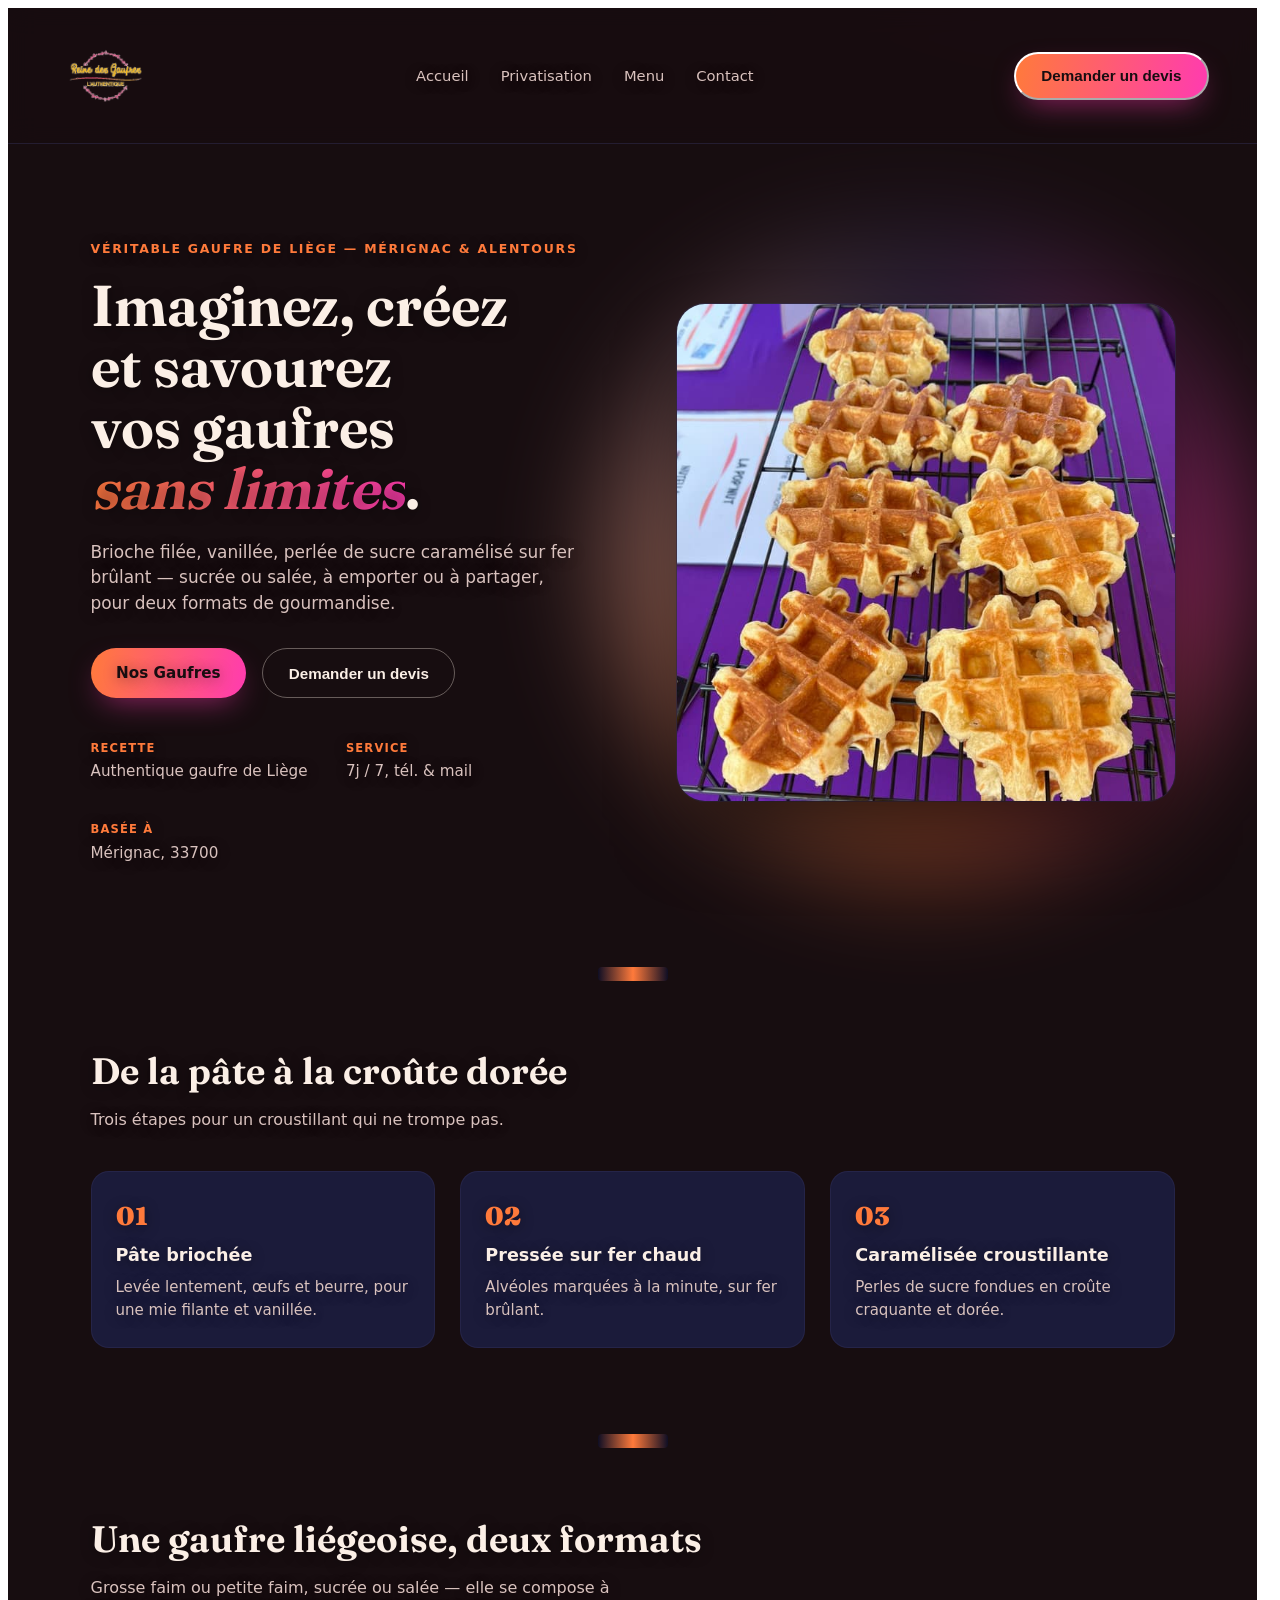
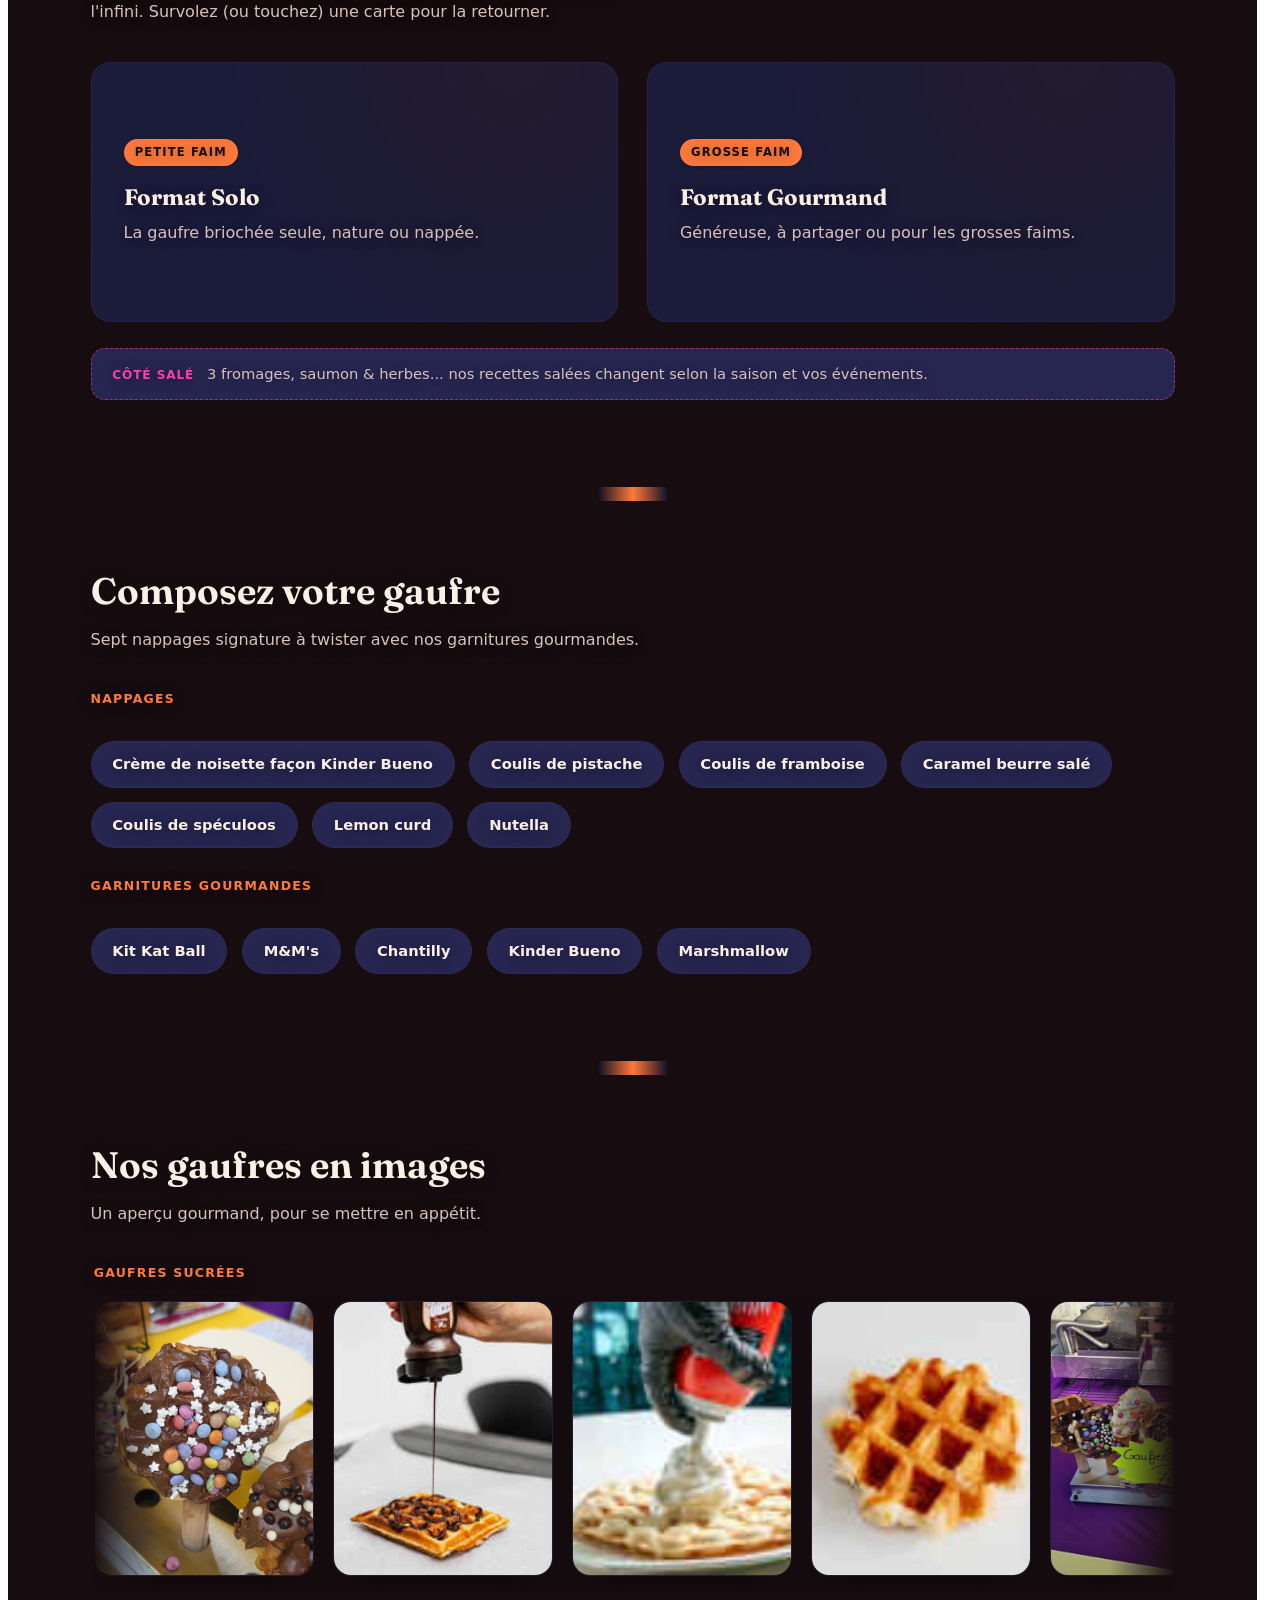
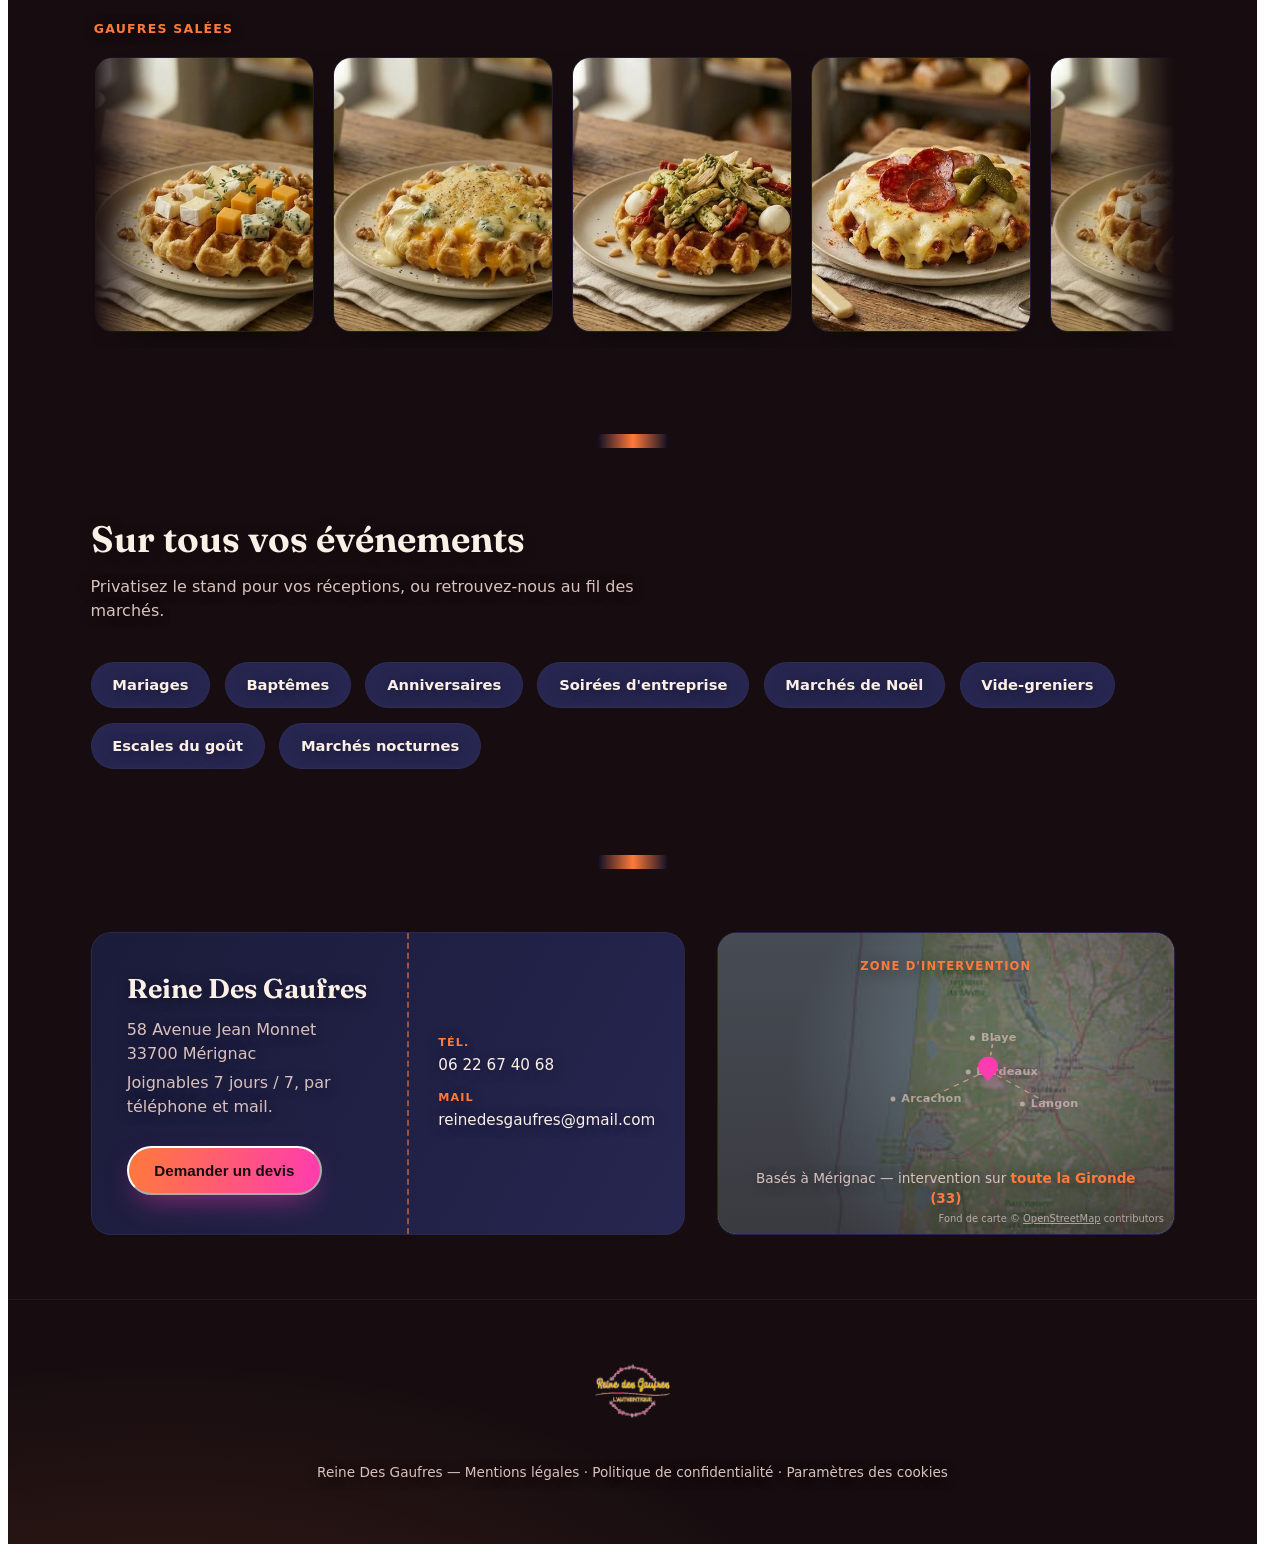
==== site/index.html @ 318c25ff "Swap 2 sweet-waffle gallery photos for authentic stand photos Co-Authored-By: Claude Sonnet 5 <norep" ====
<!DOCTYPE html>
<html lang="fr">
<head>
  <meta charset="UTF-8">
  <meta name="viewport" content="width=device-width, initial-scale=1.0">
  <title>Reine Des Gaufres — Gaufres de Liège à Mérignac et en Gironde</title>
  <meta name="description" content="Reine Des Gaufres, l'authentique gaufre de Liège à Mérignac. Stand privatisable pour vos mariages, anniversaires, soirées d'entreprise et marchés en Gironde.">
  <link rel="icon" href="assets/img/logo-web-transparent.png" type="image/png">
  <link rel="stylesheet" href="assets/css/style.css">
</head>
<body>
  <div class="stage" id="stage">
    <header class="nav">
      <a class="logo-mark nav-logo" href="#hero" role="img" aria-label="Reine Des Gaufres, l'authentique — Accueil"></a>
      <nav class="navlinks" aria-label="Navigation principale">
        <a href="#hero">Accueil</a>
        <a href="#evenements">Privatisation</a>
        <a href="#formats">Menu</a>
        <a href="#contact">Contact</a>
      </nav>
      <div class="nav-actions">
        <button class="btn btn-primary btn-small" type="button" data-open-quote>Demander un devis</button>
      </div>
    </header>

    <main>
      <section class="hero" id="hero">
        <div class="hero-copy">
          <p class="eyebrow">Véritable gaufre de Liège — Mérignac &amp; alentours</p>
          <h1 class="display">Imaginez, créez et savourez vos gaufres <em>sans limites</em>.</h1>
          <p class="lede">Brioche filée, vanillée, perlée de sucre caramélisé sur fer brûlant — sucrée ou salée, à emporter ou à partager, pour deux formats de gourmandise.</p>
          <div class="hero-cta">
            <a class="btn btn-primary" href="#formats">Nos Gaufres</a>
            <button class="btn btn-ghost" type="button" data-open-quote>Demander un devis</button>
          </div>
          <dl class="hero-stats">
            <div><dt>Recette</dt><dd>Authentique gaufre de Liège</dd></div>
            <div><dt>Service</dt><dd>7j / 7, tél. &amp; mail</dd></div>
            <div><dt>Basée à</dt><dd>Mérignac, 33700</dd></div>
          </dl>
        </div>

        <div class="hero-photo-wrap">
          <div class="hero-glow" aria-hidden="true"></div>
          <div class="hero-photo-frame">
            <img class="hero-photo" src="assets/img/hero.jpg" alt="Véritables gaufres de Liège Reine Des Gaufres, dorées et caramélisées" />
          </div>
        </div>
      </section>

      <div class="press" aria-hidden="true"><span></span></div>

      <section class="process" id="process">
        <h2 class="display section-title">De la pâte à la croûte dorée</h2>
        <p class="section-lede">Trois étapes pour un croustillant qui ne trompe pas.</p>
        <ol class="steps">
          <li><span class="step-no">01</span><h3>Pâte briochée</h3><p>Levée lentement, œufs et beurre, pour une mie filante et vanillée.</p></li>
          <li><span class="step-no">02</span><h3>Pressée sur fer chaud</h3><p>Alvéoles marquées à la minute, sur fer brûlant.</p></li>
          <li><span class="step-no">03</span><h3>Caramélisée croustillante</h3><p>Perles de sucre fondues en croûte craquante et dorée.</p></li>
        </ol>
      </section>

      <div class="press" aria-hidden="true"><span></span></div>

      <section class="formats" id="formats">
        <h2 class="display section-title">Une gaufre liégeoise, deux formats</h2>
        <p class="section-lede">Grosse faim ou petite faim, sucrée ou salée — elle se compose à l'infini. Survolez (ou touchez) une carte pour la retourner.</p>
        <div class="cards">
          <article class="flip" tabindex="0">
            <div class="flip-inner">
              <div class="flip-face flip-front">
                <span class="tag">Petite faim</span>
                <h3>Format Solo</h3>
                <p>La gaufre briochée seule, nature ou nappée.</p>
              </div>
              <div class="flip-face flip-back">
                <h3>Composez-la</h3>
                <p>Un nappage au choix parmi nos sept recettes signature, et vos garnitures gourmandes préférées.</p>
              </div>
            </div>
          </article>
          <article class="flip" tabindex="0">
            <div class="flip-inner">
              <div class="flip-face flip-front">
                <span class="tag">Grosse faim</span>
                <h3>Format Gourmand</h3>
                <p>Généreuse, à partager ou pour les grosses faims.</p>
              </div>
              <div class="flip-face flip-back">
                <h3>Composez-la</h3>
                <p>Double nappage, garnitures multiples, formule événement — sur-mesure pour vos réceptions.</p>
              </div>
            </div>
          </article>
        </div>
        <p class="salty-note"><span class="salty-tag">Côté salé</span> 3 fromages, saumon &amp; herbes... nos recettes salées changent selon la saison et vos événements.</p>
      </section>

      <div class="press" aria-hidden="true"><span></span></div>

      <section class="compose" id="compose">
        <h2 class="display section-title">Composez votre gaufre</h2>
        <p class="section-lede">Sept nappages signature à twister avec nos garnitures gourmandes.</p>
        <div class="compose-group">
          <p class="compose-label">Nappages</p>
          <ul class="chips">
            <li>Crème de noisette façon Kinder Bueno</li>
            <li>Coulis de pistache</li>
            <li>Coulis de framboise</li>
            <li>Caramel beurre salé</li>
            <li>Coulis de spéculoos</li>
            <li>Lemon curd</li>
            <li>Nutella</li>
          </ul>
        </div>
        <div class="compose-group">
          <p class="compose-label">Garnitures gourmandes</p>
          <ul class="chips">
            <li>Kit Kat Ball</li><li>M&amp;M's</li><li>Chantilly</li><li>Kinder Bueno</li><li>Marshmallow</li>
          </ul>
        </div>
      </section>

      <div class="press" aria-hidden="true"><span></span></div>

      <section class="gallery" id="galerie">
        <h2 class="display section-title">Nos gaufres en images</h2>
        <p class="section-lede">Un aperçu gourmand, pour se mettre en appétit.</p>
        <div class="gallery-bands">
          <div>
            <p class="gallery-band-label">Gaufres sucrées</p>
            <div class="gallery-marquee">
              <ul class="gallery-track">
                <li><img src="assets/img/sucree-1.jpg" alt="Gaufre sucette nappée de chocolat et bonbons colorés" loading="lazy"></li>
                <li><img src="assets/img/gallery-2.jpg" alt="Coulis de chocolat versé sur une gaufre de Liège" loading="lazy"></li>
                <li><img src="assets/img/gallery-3.jpg" alt="Chantilly pochée sur une gaufre de Liège" loading="lazy"></li>
                <li><img src="assets/img/gallery-4.jpg" alt="Gaufre de Liège nature, à la croûte caramélisée dorée" loading="lazy"></li>
                <li><img src="assets/img/sucree-2.jpg" alt="Stand Reine Des Gaufres, gaufres sucettes décorées sur un marché" loading="lazy"></li>
                <li><img src="assets/img/gallery-6.jpg" alt="Deux gaufres de Liège nature sur assiette blanche, vues du dessus" loading="lazy"></li>
                <li aria-hidden="true"><img src="assets/img/gallery-1.jpg" alt="" loading="lazy"></li>
                <li aria-hidden="true"><img src="assets/img/gallery-2.jpg" alt="" loading="lazy"></li>
                <li aria-hidden="true"><img src="assets/img/gallery-3.jpg" alt="" loading="lazy"></li>
                <li aria-hidden="true"><img src="assets/img/gallery-4.jpg" alt="" loading="lazy"></li>
                <li aria-hidden="true"><img src="assets/img/gallery-5.jpg" alt="" loading="lazy"></li>
                <li aria-hidden="true"><img src="assets/img/gallery-6.jpg" alt="" loading="lazy"></li>
              </ul>
            </div>
          </div>
          <div>
            <p class="gallery-band-label">Gaufres salées</p>
            <div class="gallery-marquee">
              <ul class="gallery-track marquee-reverse">
                <li><img src="assets/img/salee-1.jpg" alt="Gaufre salée aux trois fromages et noix, non fondue" loading="lazy"></li>
                <li><img src="assets/img/salee-2.jpg" alt="Gaufre salée aux trois fromages fondus et noix" loading="lazy"></li>
                <li><img src="assets/img/salee-3.jpg" alt="Gaufre salée poulet, pesto, mozzarella et pignons" loading="lazy"></li>
                <li><img src="assets/img/salee-4.jpg" alt="Gaufre salée façon raclette, chorizo et cornichons" loading="lazy"></li>
                <li><img src="assets/img/salee-5.jpg" alt="Gaufre salée gratinée au fromage" loading="lazy"></li>
                <li aria-hidden="true"><img src="assets/img/salee-1.jpg" alt="" loading="lazy"></li>
                <li aria-hidden="true"><img src="assets/img/salee-2.jpg" alt="" loading="lazy"></li>
                <li aria-hidden="true"><img src="assets/img/salee-3.jpg" alt="" loading="lazy"></li>
                <li aria-hidden="true"><img src="assets/img/salee-4.jpg" alt="" loading="lazy"></li>
                <li aria-hidden="true"><img src="assets/img/salee-5.jpg" alt="" loading="lazy"></li>
              </ul>
            </div>
          </div>
        </div>
      </section>

      <div class="press" aria-hidden="true"><span></span></div>

      <section class="events" id="evenements">
        <h2 class="display section-title">Sur tous vos événements</h2>
        <p class="section-lede">Privatisez le stand pour vos réceptions, ou retrouvez-nous au fil des marchés.</p>
        <ul class="chips">
          <li>Mariages</li><li>Baptêmes</li><li>Anniversaires</li><li>Soirées d'entreprise</li>
          <li>Marchés de Noël</li><li>Vide-greniers</li><li>Escales du goût</li><li>Marchés nocturnes</li>
        </ul>
      </section>

      <div class="press" aria-hidden="true"><span></span></div>

      <section class="contact" id="contact">
        <div class="ticket">
          <div class="ticket-main">
            <h2 class="display">Reine Des Gaufres</h2>
            <p class="addr">58 Avenue Jean Monnet<br>33700 Mérignac</p>
            <p class="reach">Joignables 7 jours / 7, par téléphone et mail.</p>
            <button class="btn btn-primary ticket-cta" type="button" data-open-quote>Demander un devis</button>
          </div>
          <div class="ticket-stub">
            <p><span>Tél.</span>06 22 67 40 68</p>
            <p><span>Mail</span>reinedesgaufres@gmail.com</p>
          </div>
        </div>
        <div class="mapcard">
          <img class="map-photo" src="assets/img/map.jpg" alt="Carte de la Gironde autour de Mérignac, Bordeaux, Blaye, Langon et Arcachon" />
          <div class="map-scrim" aria-hidden="true"></div>
          <p class="map-eyebrow">Zone d'intervention</p>
          <div class="map-pins-area">
            <svg class="map-plan" viewBox="0 0 100 100" preserveAspectRatio="none" aria-hidden="true">
              <line x1="65" y1="49" x2="70" y2="50" />
              <line x1="65" y1="49" x2="67" y2="30" />
              <line x1="65" y1="49" x2="87" y2="69" />
              <line x1="65" y1="49" x2="43" y2="66" />
            </svg>
            <div class="coverage-ring r1" aria-hidden="true"></div>
            <div class="coverage-ring r2" aria-hidden="true"></div>
            <div class="coverage-ring r3" aria-hidden="true"></div>
            <span class="map-satellite" style="--x:70%; --y:50%;">Bordeaux</span>
            <span class="map-satellite" style="--x:67%; --y:30%;">Blaye</span>
            <span class="map-satellite" style="--x:87%; --y:69%;">Langon</span>
            <span class="map-satellite" style="--x:43%; --y:66%;">Arcachon</span>
            <div class="pin-wrap">
              <button class="pin" type="button" aria-describedby="mapTooltip"><span class="sr-only">Mérignac</span></button>
              <span class="map-tooltip" id="mapTooltip" role="tooltip">Mérignac — notre base</span>
            </div>
          </div>
          <p class="map-caption">Basés à Mérignac — intervention sur <strong>toute la Gironde (33)</strong></p>
          <p class="map-attribution">Fond de carte © <a href="https://www.openstreetmap.org/copyright" target="_blank" rel="noopener">OpenStreetMap</a> contributors</p>
        </div>
      </section>
    </main>

    <footer class="site-footer">
      <div class="logo-mark footer-logo" role="img" aria-label="Reine Des Gaufres, l'authentique"></div>
      <p>Reine Des Gaufres — Mentions légales · Politique de confidentialité · Paramètres des cookies</p>
    </footer>

    <div class="modal-overlay" id="quoteOverlay">
      <div class="modal" role="dialog" aria-modal="true" aria-labelledby="quoteTitle">
        <button class="modal-close" id="quoteClose" type="button" aria-label="Fermer">&times;</button>
        <h3 id="quoteTitle" class="display">Demander un devis</h3>
        <p class="modal-lede">Mariage, anniversaire, entreprise, marché... décrivez votre événement, on s'occupe du reste.</p>
        <form id="quoteForm" class="quote-form">
          <div class="field">
            <label for="qName">Nom &amp; prénom</label>
            <input id="qName" name="name" type="text" required autocomplete="name">
          </div>
          <div class="field">
            <label for="qEmail">Email</label>
            <input id="qEmail" name="email" type="email" required autocomplete="email">
          </div>
          <div class="field">
            <label for="qPhone">Téléphone</label>
            <input id="qPhone" name="phone" type="tel" autocomplete="tel">
          </div>
          <div class="field">
            <label for="qType">Type d'événement</label>
            <select id="qType" name="type">
              <option>Mariage</option>
              <option>Anniversaire</option>
              <option>Baptême</option>
              <option>Soirée d'entreprise</option>
              <option>Marché / événement public</option>
              <option>Autre</option>
            </select>
          </div>
          <div class="field">
            <label for="qDate">Date souhaitée</label>
            <input id="qDate" name="date" type="date">
          </div>
          <div class="field">
            <label for="qGuests">Nombre de convives</label>
            <input id="qGuests" name="guests" type="number" min="1" placeholder="ex. 80">
          </div>
          <div class="field field-full">
            <label for="qMessage">Votre projet</label>
            <textarea id="qMessage" name="message" rows="3" placeholder="Lieu, horaires, envies sucrées ou salées..."></textarea>
          </div>
          <button type="submit" class="btn btn-primary field-full">Envoyer ma demande</button>
        </form>
        <p class="modal-success" id="quoteSuccess" role="status">Merci ! Votre demande a bien été enregistrée — nous revenons vers vous sous 48h.</p>
      </div>
    </div>
  </div>

  <script src="assets/js/main.js"></script>
</body>
</html>
---- site/assets/css/style.css ----
@font-face{
    font-family:'Fraunces';
    src:url(../fonts/fraunces.woff2) format('woff2');
    font-weight:500 900; font-style:normal; font-display:swap;
  }

  *{box-sizing:border-box;}
  html{scrollbar-gutter:stable;}

  .stage{
    /* -- neutrals: black stage -- */
    --ink:#170D10;
    --ink-2:#1B1B3A;
    --ink-3:#262650;
    --paper:#FBEFE6;
    --paper-mute:#D9C2BE;

    /* -- brand palette: Voltage/Sunset -- navy structural, coral bridge, hot pink, sunset orange -- */
    --violet:#35325C;
    --violet-deep:#0F0E24;
    --mauve:#FFB199;
    --rose:#FF3BB0;
    --yellow:#FF7A3B;

    /* -- background wash: same hues, muted toward the dark ink so it stays a backdrop, not a spotlight -- */
    --bg-glow-1:color-mix(in srgb, var(--yellow) 16%, transparent);
    --bg-glow-2:color-mix(in srgb, var(--rose) 12%, transparent);

    /* -- type treatment -- */
    --display-weight:650;
    --display-tracking:0em;
    --display-transform:none;
    --display-scale:1;

    color-scheme:dark;
    background:
      radial-gradient(1200px 700px at 12% 105%, var(--bg-glow-1), transparent 60%),
      radial-gradient(900px 620px at 88% -5%, var(--bg-glow-2), transparent 55%),
      var(--ink);
    color:var(--paper);
    font-family:'Segoe UI', system-ui, -apple-system, sans-serif;
    line-height:1.5;
    overflow-x:hidden;
    position:relative;
    text-shadow:0 2px 14px rgba(0,0,0,.4);
  }

  .display{
    font-family:'Fraunces', Georgia, 'Times New Roman', serif;
    font-weight:var(--display-weight);
    letter-spacing:var(--display-tracking);
    text-transform:var(--display-transform);
    text-wrap:balance;
    margin:0;
  }

  a{ color:inherit; }
  ::selection{ background:var(--yellow); color:var(--ink); }
  :focus-visible{ outline:2px solid var(--yellow); outline-offset:3px; }

  .eyebrow{
    font-size:.78rem; text-transform:uppercase; letter-spacing:.14em; color:var(--yellow);
    font-weight:700; margin:0 0 1rem;
  }

  /* ---------- nav ---------- */
  .nav{
    position:sticky; top:0; z-index:40; display:flex; align-items:center; justify-content:space-between;
    padding:1.1rem clamp(1.25rem, 4vw, 3rem); gap:1.5rem;
    backdrop-filter:blur(14px) saturate(140%);
    background:color-mix(in srgb, var(--ink) 80%, transparent);
    border-bottom:1px solid color-mix(in srgb, var(--violet) 45%, transparent);
  }
  .logo-mark{
    background-image:url(../img/logo.png);
    background-size:contain; background-repeat:no-repeat; background-position:center;
    display:block; border-radius:10px;
  }
  .nav-logo{ width:100px; height:100px; }
  .footer-logo{ width:104px; height:104px; margin:0 auto 1.2rem; }
  .navlinks{ display:flex; gap:clamp(1rem,2.5vw,2.2rem); list-style:none; }
  .navlinks a{ text-decoration:none; font-size:.92rem; font-weight:500; color:var(--paper-mute); position:relative; }
  .navlinks a:hover{ color:var(--paper); }
  .navlinks a::after{
    content:''; position:absolute; left:0; right:0; bottom:-6px; height:2px; background:var(--yellow);
    transform:scaleX(0); transform-origin:left; transition:transform .3s ease;
  }
  .navlinks a:hover::after{ transform:scaleX(1); }

  .nav-actions{ display:flex; align-items:center; gap:.9rem; flex-wrap:wrap; justify-content:flex-end; }
  .btn-small{ padding:.55rem 1.1rem; font-size:.85rem; }

  /* ---------- quote modal ---------- */
  .modal-overlay{
    position:fixed; inset:0; z-index:60; display:flex; align-items:center; justify-content:center; padding:1.5rem;
    background:color-mix(in srgb, var(--ink) 78%, transparent); backdrop-filter:blur(6px);
    opacity:0; pointer-events:none; transition:opacity .3s ease;
  }
  .modal-overlay.open{ opacity:1; pointer-events:auto; }
  .modal{
    position:relative; width:min(560px, 100%); max-height:88vh; overflow-y:auto; background:var(--ink-2);
    border:1px solid color-mix(in srgb, var(--violet) 55%, transparent); border-radius:20px; padding:2.2rem;
    box-shadow:0 40px 80px -20px rgba(0,0,0,.7);
    transform:translateY(24px) scale(.98); opacity:0; transition:transform .35s cubic-bezier(.2,.8,.2,1), opacity .3s ease;
  }
  .modal-overlay.open .modal{ transform:translateY(0) scale(1); opacity:1; }
  .modal-close{
    position:absolute; top:1.1rem; right:1.1rem; width:34px; height:34px; border-radius:50%; border:1px solid color-mix(in srgb, var(--paper) 30%, transparent);
    background:transparent; color:var(--paper); font-size:1.3rem; line-height:1; cursor:pointer;
  }
  .modal-close:hover{ border-color:var(--yellow); color:var(--yellow); }
  .modal .display{ font-size:1.6rem; margin-bottom:.4rem; padding-right:2rem; }
  .modal-lede{ color:var(--paper-mute); margin:0 0 1.5rem; max-width:48ch; }
  .quote-form{ display:grid; grid-template-columns:1fr 1fr; gap:1.1rem; }
  .field{ display:flex; flex-direction:column; gap:.4rem; }
  .field-full{ grid-column:1 / -1; }
  .field label{ font-size:.78rem; font-weight:700; text-transform:uppercase; letter-spacing:.05em; color:var(--paper-mute); }
  .field input, .field select, .field textarea{
    font:inherit; font-size:.95rem; color:var(--paper); background:var(--ink-3);
    border:1px solid color-mix(in srgb, var(--paper) 25%, transparent); border-radius:10px; padding:.65rem .8rem; resize:vertical;
  }
  .field input:focus, .field select:focus, .field textarea:focus{ outline:none; border-color:var(--yellow); }
  .quote-form button[type="submit"]{ border:none; margin-top:.4rem; }
  .modal-success{
    display:none; margin:1.2rem 0 0; padding:.9rem 1.1rem; border-radius:12px; font-size:.9rem;
    background:color-mix(in srgb, var(--yellow) 18%, transparent); border:1px solid var(--yellow); color:var(--paper);
  }
  .modal-success.show{ display:block; }
  .quote-form.hide{ display:none; }
  @media (max-width:600px){ .quote-form{ grid-template-columns:1fr; } }

  main{ position:relative; z-index:2; max-width:1180px; margin:0 auto; padding:0 clamp(1.25rem, 4vw, 3rem); }

  /* ---------- hero ---------- */
  .hero{
    display:grid; grid-template-columns:1.05fr 1fr; align-items:center; gap:clamp(2rem,5vw,4rem);
    padding:clamp(3rem,8vw,6rem) 0 clamp(2.5rem,6vw,4rem);
    min-height:min(84vh, 720px);
  }
  .hero h1{ font-size:clamp(2.4rem, 4.6vw, 3.6rem); line-height:1.06; transform:scale(var(--display-scale)); transform-origin:left top; }
  .hero h1 em{ font-style:italic; background:linear-gradient(100deg, var(--yellow), var(--rose)); -webkit-background-clip:text; background-clip:text; color:transparent; }
  .lede{ max-width:46ch; color:var(--paper-mute); font-size:1.06rem; margin:1.3rem 0 2rem; }

  .hero-cta{ display:flex; gap:1rem; flex-wrap:wrap; margin-bottom:2.6rem; }
  .btn{
    display:inline-flex; align-items:center; justify-content:center; padding:.85rem 1.6rem; border-radius:999px;
    text-decoration:none; font-weight:700; font-size:.95rem; transition:transform .25s ease, box-shadow .25s ease;
  }
  .btn-primary{ background:linear-gradient(100deg, var(--yellow), var(--rose)); color:var(--ink); box-shadow:0 12px 30px -10px color-mix(in srgb, var(--rose) 55%, transparent); }
  .btn-primary:hover{ transform:translateY(-3px) scale(1.02); box-shadow:0 18px 34px -8px color-mix(in srgb, var(--yellow) 80%, transparent); }
  .btn-ghost{ border:1px solid color-mix(in srgb, var(--paper) 35%, transparent); color:var(--paper); background:transparent; }
  .btn-ghost:hover{ border-color:var(--rose); color:var(--rose); transform:translateY(-3px); }

  /* light sweep across the "Demander un devis" CTAs */
  [data-open-quote]{ position:relative; overflow:hidden; }
  [data-open-quote]::after{
    content:''; position:absolute; top:0; left:0; width:35%; height:100%;
    background:linear-gradient(100deg, transparent, rgba(255,255,255,.75) 50%, transparent);
    transform:translateX(-260%) skewX(-20deg); pointer-events:none;
    animation:btnShine 4s ease-in-out infinite;
  }
  @keyframes btnShine{
    0%{ transform:translateX(-260%) skewX(-20deg); }
    22%{ transform:translateX(360%) skewX(-20deg); }
    100%{ transform:translateX(360%) skewX(-20deg); }
  }

  .hero-stats{ display:flex; gap:clamp(1.4rem,3vw,2.4rem); margin:0; flex-wrap:wrap; }
  .hero-stats > div{ min-width:9.5rem; }
  .hero-stats dt{ font-size:.72rem; text-transform:uppercase; letter-spacing:.1em; color:var(--yellow); font-weight:700; }
  .hero-stats dd{ margin:.2rem 0 0; font-size:.95rem; color:var(--paper-mute); }

  .hero-photo-wrap{ position:relative; }
  .hero-glow{
    position:absolute; inset:-14%; z-index:-1; filter:blur(56px); opacity:.45;
    background:conic-gradient(from 0deg, var(--violet), var(--rose), var(--yellow), var(--mauve), var(--violet));
    border-radius:50%; animation:spin 20s linear infinite;
  }
  .hero-photo-frame{
    position:relative; border-radius:28px; overflow:hidden; aspect-ratio:1; min-height:280px; width:100%;
    background:linear-gradient(160deg, var(--violet-deep), var(--ink-2));
    box-shadow:0 40px 80px -20px rgba(0,0,0,.65), 0 0 0 1px color-mix(in srgb, var(--violet) 50%, transparent);
  }
  .hero-photo{ position:absolute; inset:0; width:100%; height:100%; object-fit:cover; display:block; animation:breathe 8s ease-in-out infinite; }
  @keyframes breathe{ 0%,100%{ transform:scale(1); } 50%{ transform:scale(1.035); } }
  @keyframes spin{ to{ transform:rotate(360deg); } }

  /* ---------- press divider (section separator) ---------- */
  .press{ display:flex; justify-content:center; padding:2.4rem 0; }
  .press span{
    width:70px; height:14px; border-radius:4px;
    background:linear-gradient(90deg, var(--violet-deep), var(--yellow), var(--violet-deep));
  }

  .section-title{ font-size:clamp(1.7rem,3vw,2.3rem); margin-bottom:.6rem; transform:scale(var(--display-scale)); transform-origin:left; }
  .section-lede{ color:var(--paper-mute); max-width:56ch; margin:0 0 2.4rem; }

  /* ---------- process ---------- */
  .process{ padding:1.5rem 0 3rem; }
  .steps{ list-style:none; display:grid; grid-template-columns:repeat(3,1fr); gap:1.6rem; margin:2.2rem 0 0; padding:0; }
  .steps li{
    background:var(--ink-2); border:1px solid color-mix(in srgb, var(--violet) 40%, transparent);
    border-radius:18px; padding:1.6rem 1.5rem; position:relative;
  }
  .step-no{ font-family:'Fraunces',serif; font-weight:900; font-size:1.6rem; color:var(--yellow); display:block; margin-bottom:.4rem; }
  .steps h3{ margin:.1rem 0 .5rem; font-size:1.1rem; }
  .steps p{ margin:0; color:var(--paper-mute); font-size:.94rem; }

  /* ---------- formats / flip cards ---------- */
  .formats{ padding:1.5rem 0 3rem; }
  .cards{ display:grid; grid-template-columns:repeat(2,1fr); gap:1.8rem; perspective:1600px; }
  .flip{ height:260px; cursor:pointer; }
  .flip-inner{
    position:relative; width:100%; height:100%; transform-style:preserve-3d;
    transition:transform .7s cubic-bezier(.2,.8,.2,1);
  }
  .flip:hover .flip-inner, .flip:focus-within .flip-inner, .flip.flipped .flip-inner{ transform:rotateY(180deg); }
  .flip-face{
    position:absolute; inset:0; backface-visibility:hidden; border-radius:20px; padding:2rem;
    display:flex; flex-direction:column; justify-content:center;
  }
  .flip-front{
    background:radial-gradient(circle at 80% 0%, color-mix(in srgb, var(--violet) 40%, transparent), var(--ink-2) 60%);
    border:1px solid color-mix(in srgb, var(--violet) 45%, transparent);
  }
  .flip-back{ background:linear-gradient(150deg, var(--violet-deep), var(--ink)); transform:rotateY(180deg); border:1px solid var(--rose); }
  .tag{ align-self:flex-start; font-size:.72rem; text-transform:uppercase; letter-spacing:.1em; font-weight:700; color:var(--ink); background:var(--yellow); padding:.3rem .7rem; border-radius:999px; margin-bottom:.9rem; }
  .flip-front h3, .flip-back h3{ font-family:'Fraunces',serif; font-size:1.4rem; margin:0 0 .4rem; }
  .flip-front p, .flip-back p{ margin:0; color:var(--paper-mute); }
  .flip-back p{ color:color-mix(in srgb, var(--paper) 85%, transparent); }

  .salty-note{
    margin:1.6rem 0 0; padding:.9rem 1.3rem; border-radius:14px; font-size:.92rem; color:var(--paper-mute);
    background:var(--ink-3); border:1px dashed color-mix(in srgb, var(--rose) 55%, transparent);
  }
  .salty-tag{ color:var(--rose); font-weight:700; text-transform:uppercase; font-size:.75rem; letter-spacing:.08em; margin-right:.5rem; }

  /* ---------- shared chips (compose + events) ---------- */
  .chips{ list-style:none; display:flex; flex-wrap:wrap; gap:.9rem; margin:2rem 0 0; padding:0; }
  .chips li{
    padding:.7rem 1.3rem; border-radius:999px; font-size:.92rem; font-weight:600;
    background:var(--ink-3); border:1px solid color-mix(in srgb, var(--violet) 50%, transparent);
    animation:chipfloat 6s ease-in-out infinite;
  }
  .chips li:nth-child(odd){ animation-duration:7.2s; }
  .chips li:nth-child(3n){ animation-delay:.6s; }
  .chips li:hover{ transform:translateY(-4px) scale(1.04); border-color:var(--yellow); color:var(--yellow); }
  @keyframes chipfloat{ 0%,100%{ transform:translateY(0);} 50%{ transform:translateY(-5px);} }

  /* ---------- compose (nappages + garnitures) ---------- */
  .compose{ padding:1.5rem 0 3rem; }
  .compose-group{ margin-bottom:1.8rem; }
  .compose-group:last-child{ margin-bottom:0; }
  .compose-label{ font-size:.78rem; text-transform:uppercase; letter-spacing:.1em; color:var(--yellow); font-weight:700; margin:0 0 .3rem; }

  /* ---------- gallery (bandeaux défilants) ---------- */
  .gallery{ padding:1.5rem 0 3rem; }
  .gallery-bands{ display:flex; flex-direction:column; gap:1.8rem; margin-top:1rem; }
  .gallery-band-label{
    font-size:.78rem; text-transform:uppercase; letter-spacing:.1em; color:var(--yellow); font-weight:700;
    margin:0 0 .6rem; padding:0 .2rem;
  }
  .gallery-marquee{
    overflow:hidden; -webkit-mask-image:linear-gradient(90deg, transparent, #000 6%, #000 94%, transparent);
    mask-image:linear-gradient(90deg, transparent, #000 6%, #000 94%, transparent);
  }
  .gallery-track{
    display:flex; gap:1.2rem; list-style:none; margin:0; padding:.5rem .2rem 1rem; width:max-content;
    animation:gallery-scroll 32s linear infinite;
  }
  .gallery-marquee:hover .gallery-track{ animation-play-state:paused; }
  .gallery-track.marquee-reverse{ animation-direction:reverse; }
  .gallery-track li{ flex:0 0 auto; width:min(55vw, 220px); }
  .gallery-track img{
    width:100%; aspect-ratio:4/5; object-fit:cover; border-radius:18px; display:block;
    border:1px solid color-mix(in srgb, var(--violet) 45%, transparent);
    box-shadow:0 20px 40px -16px rgba(0,0,0,.55);
  }
  @keyframes gallery-scroll{
    from{ transform:translateX(0); }
    to{ transform:translateX(-50%); }
  }
  @media (prefers-reduced-motion: reduce){
    .gallery-track{ animation:none; overflow-x:auto; }
  }

  /* ---------- events chips ---------- */
  .events{ padding:1.5rem 0 3rem; }

  /* ---------- contact ---------- */
  .contact{ padding:1.5rem 0 4rem; display:grid; grid-template-columns:1.3fr 1fr; gap:2rem; }
  .ticket{
    display:grid; grid-template-columns:1fr auto; background:linear-gradient(120deg, var(--ink-2), var(--ink-3));
    border:1px solid color-mix(in srgb, var(--violet) 45%, transparent); border-radius:20px; overflow:hidden;
  }
  .ticket-main{ padding:2.2rem; }
  .ticket-main .display{ font-size:1.7rem; margin-bottom:.6rem; }
  .addr, .reach{ margin:.3rem 0; color:var(--paper-mute); }
  .ticket-cta{ margin-top:1.4rem; }
  .ticket-stub{
    padding:2.2rem 1.8rem; border-left:2px dashed color-mix(in srgb, var(--yellow) 55%, transparent);
    display:flex; flex-direction:column; justify-content:center; gap:.8rem; min-width:14rem;
  }
  .ticket-stub p{ margin:0; font-size:.95rem; }
  .ticket-stub span{ display:block; font-size:.7rem; text-transform:uppercase; letter-spacing:.1em; color:var(--yellow); font-weight:700; margin-bottom:.15rem; }
  .sr-only{ position:absolute; width:1px; height:1px; padding:0; margin:-1px; overflow:hidden; clip:rect(0,0,0,0); white-space:nowrap; border:0; }

  .mapcard{
    position:relative; overflow:hidden; border-radius:20px; border:1px solid color-mix(in srgb, var(--violet) 45%, transparent);
    background:var(--ink-2);
    display:flex; align-items:center; justify-content:center; flex-direction:column; gap:.7rem;
    min-height:280px; padding:1.6rem;
  }
  .map-photo{ position:absolute; inset:0; width:100%; height:100%; object-fit:cover; object-position:62% 46%; }
  .map-scrim{
    position:absolute; inset:0; pointer-events:none;
    background:
      radial-gradient(circle at 65% 49%, transparent 18%, color-mix(in srgb, var(--ink) 42%, transparent) 68%),
      linear-gradient(180deg, color-mix(in srgb, var(--ink) 45%, transparent) 0%, color-mix(in srgb, var(--ink) 60%, transparent) 100%);
  }
  .map-attribution{
    position:absolute; right:.6rem; bottom:.5rem; z-index:2; margin:0; font-size:.62rem;
    color:color-mix(in srgb, var(--paper) 60%, transparent);
  }
  .map-attribution a{ color:inherit; text-decoration:underline; }
  .map-eyebrow{ position:relative; z-index:2; font-size:.72rem; text-transform:uppercase; letter-spacing:.1em; color:var(--yellow); font-weight:700; margin:0; }
  .map-pins-area{ position:relative; z-index:2; width:100%; max-width:280px; height:170px; }
  .map-plan{ position:absolute; inset:0; width:100%; height:100%; }
  .map-plan line{ stroke:color-mix(in srgb, var(--mauve) 70%, transparent); stroke-width:.6; stroke-dasharray:2.2 2.2; }
  .coverage-ring{
    position:absolute; left:65%; top:49%; width:56px; height:56px; border:2px solid var(--yellow); border-radius:50%;
    transform:translate(-50%,-50%); opacity:0; animation:radar 3.6s ease-out infinite;
  }
  .coverage-ring.r2{ animation-delay:1.2s; }
  .coverage-ring.r3{ animation-delay:2.4s; }
  @keyframes radar{ 0%{ width:56px; height:56px; opacity:.6; } 100%{ width:270px; height:270px; opacity:0; } }
  .pin-wrap{ position:absolute; left:65%; top:49%; transform:translate(-50%,-50%); z-index:3; }
  .pin{
    width:20px; height:20px; border:none; padding:0; cursor:pointer; border-radius:50% 50% 50% 0; background:var(--rose);
    transform:rotate(-45deg); box-shadow:0 8px 18px -4px color-mix(in srgb, var(--rose) 70%, transparent);
    animation:pinpulse 2.6s ease-in-out infinite;
  }
  @keyframes pinpulse{ 0%,100%{ transform:rotate(-45deg) translateY(0);} 50%{ transform:rotate(-45deg) translateY(-6px);} }
  .map-tooltip{
    position:absolute; left:50%; bottom:calc(100% + 12px); transform:translate(-50%,6px); white-space:nowrap;
    background:var(--ink-3); border:1px solid var(--rose); color:var(--paper); font-size:.78rem; font-weight:700;
    padding:.4rem .8rem; border-radius:8px; opacity:0; pointer-events:none; transition:opacity .25s ease, transform .25s ease;
  }
  .pin-wrap:hover .map-tooltip, .pin-wrap:focus-within .map-tooltip{ opacity:1; transform:translate(-50%,0); }
  .map-satellite{
    position:absolute; left:var(--x); top:var(--y); transform:translate(-50%,-50%); display:flex; align-items:center; gap:.35rem;
    font-size:.7rem; font-weight:700; letter-spacing:.02em; color:var(--paper-mute); opacity:.7; transition:opacity .25s ease, color .25s ease;
  }
  .map-satellite::before{ content:''; width:5px; height:5px; border-radius:50%; background:currentColor; }
  .map-satellite:hover{ opacity:1; color:var(--yellow); }
  .map-caption{ position:relative; z-index:2; margin:0; font-size:.85rem; color:var(--paper-mute); text-align:center; }
  .map-caption strong{ color:var(--yellow); }

  /* ---------- footer ---------- */
  .site-footer{
    position:relative; z-index:2; text-align:center; padding:2.4rem 1.5rem 3rem; color:var(--paper-mute); font-size:.85rem;
    border-top:1px solid color-mix(in srgb, var(--violet) 35%, transparent);
  }
  .concept-tag{ margin-top:.5rem; color:var(--yellow); font-weight:700; letter-spacing:.03em; }

  @media (prefers-reduced-motion: reduce){
    .modal, .modal-overlay{ transition:none !important; }
    .chips li, .pin, .coverage-ring, .hero-photo, .hero-glow, [data-open-quote]::after{
      animation:none !important; opacity:1 !important; transform:none !important;
    }
    .coverage-ring{ display:none; }
    [data-open-quote]::after{ display:none !important; }
  }

  @media (max-width:960px){
    .hero{ grid-template-columns:1fr; }
    .hero-photo-wrap{ order:-1; max-width:340px; margin:0 auto; }
    .steps{ grid-template-columns:1fr; }
    .cards{ grid-template-columns:1fr; }
    .contact{ grid-template-columns:1fr; }
    .navlinks{ display:none; }
  }
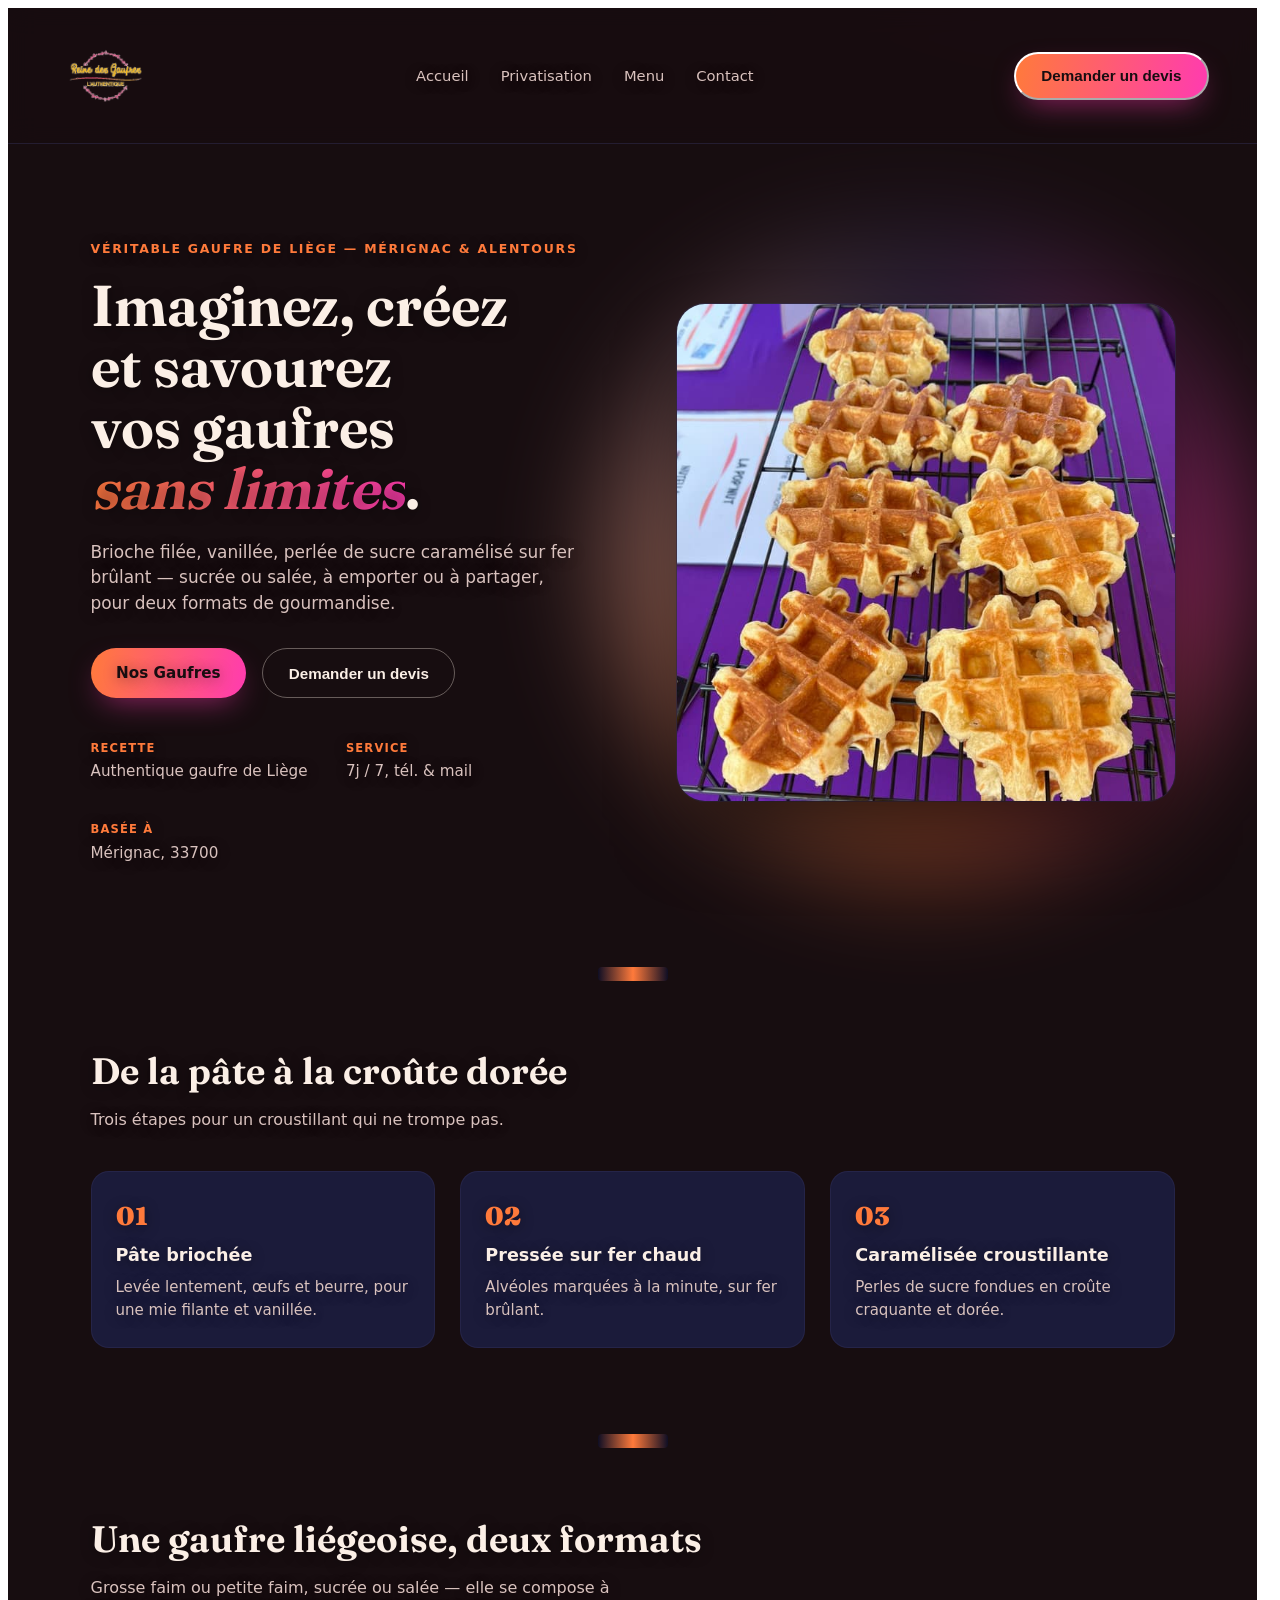
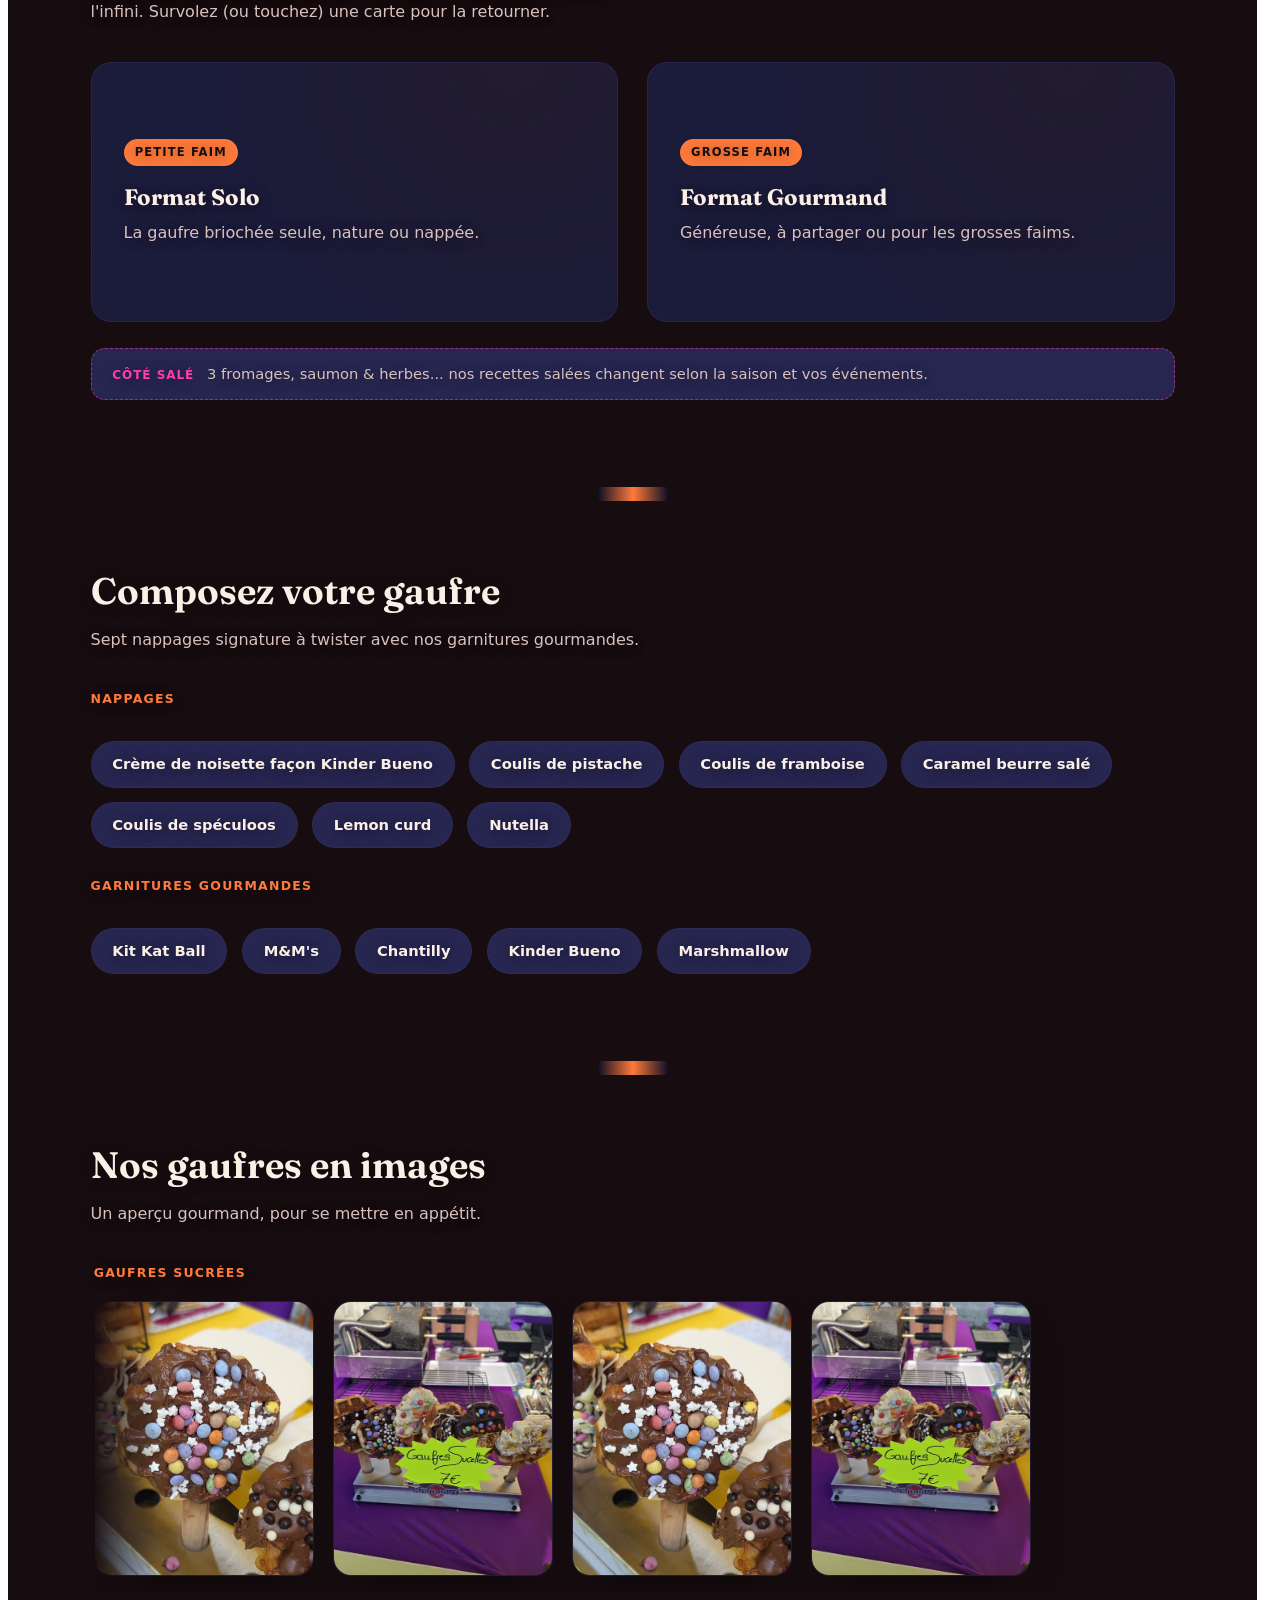
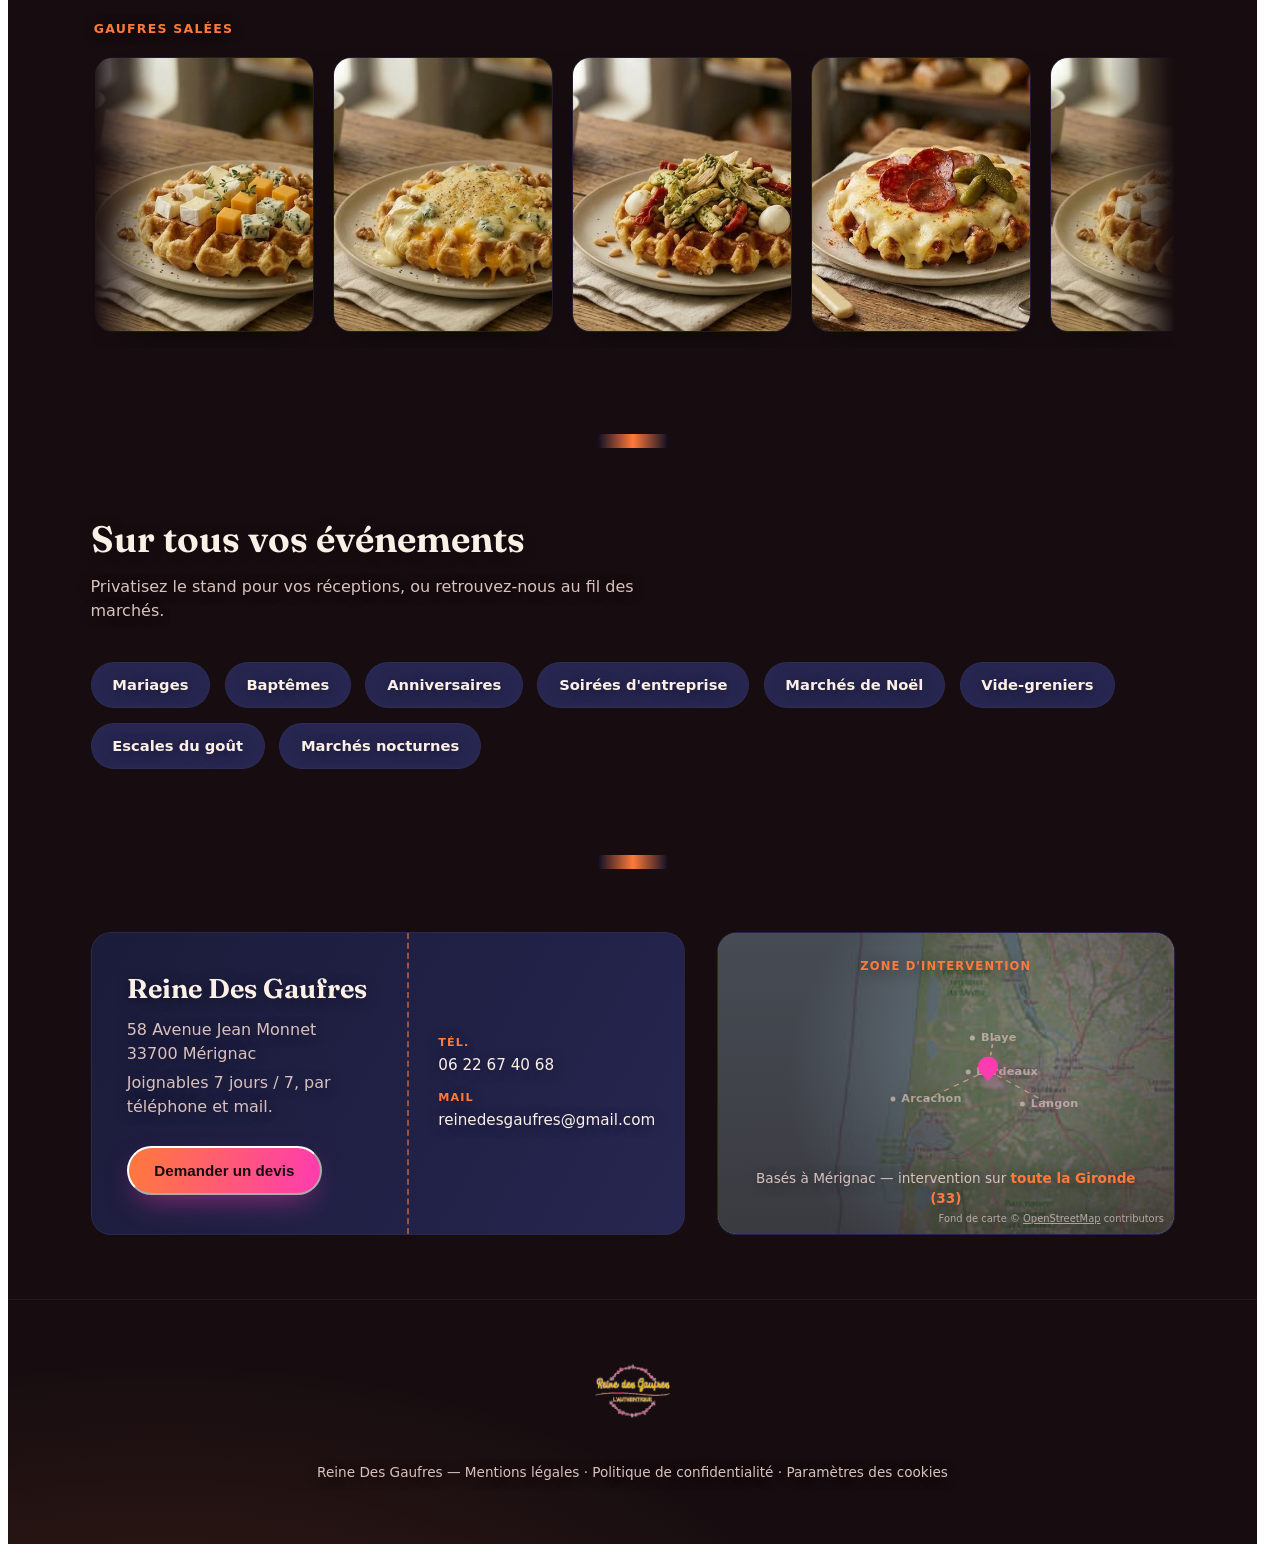
==== commit 0e3cd498: "Remove remaining stock photos from sweet-waffle band, keep only real photos Co-Authored-By: Claude S" ====
--- a/site/index.html
+++ b/site/index.html
@@ -132,17 +132,9 @@
             <div class="gallery-marquee">
               <ul class="gallery-track">
                 <li><img src="assets/img/sucree-1.jpg" alt="Gaufre sucette nappée de chocolat et bonbons colorés" loading="lazy"></li>
-                <li><img src="assets/img/gallery-2.jpg" alt="Coulis de chocolat versé sur une gaufre de Liège" loading="lazy"></li>
-                <li><img src="assets/img/gallery-3.jpg" alt="Chantilly pochée sur une gaufre de Liège" loading="lazy"></li>
-                <li><img src="assets/img/gallery-4.jpg" alt="Gaufre de Liège nature, à la croûte caramélisée dorée" loading="lazy"></li>
                 <li><img src="assets/img/sucree-2.jpg" alt="Stand Reine Des Gaufres, gaufres sucettes décorées sur un marché" loading="lazy"></li>
-                <li><img src="assets/img/gallery-6.jpg" alt="Deux gaufres de Liège nature sur assiette blanche, vues du dessus" loading="lazy"></li>
-                <li aria-hidden="true"><img src="assets/img/gallery-1.jpg" alt="" loading="lazy"></li>
-                <li aria-hidden="true"><img src="assets/img/gallery-2.jpg" alt="" loading="lazy"></li>
-                <li aria-hidden="true"><img src="assets/img/gallery-3.jpg" alt="" loading="lazy"></li>
-                <li aria-hidden="true"><img src="assets/img/gallery-4.jpg" alt="" loading="lazy"></li>
-                <li aria-hidden="true"><img src="assets/img/gallery-5.jpg" alt="" loading="lazy"></li>
-                <li aria-hidden="true"><img src="assets/img/gallery-6.jpg" alt="" loading="lazy"></li>
+                <li aria-hidden="true"><img src="assets/img/sucree-1.jpg" alt="" loading="lazy"></li>
+                <li aria-hidden="true"><img src="assets/img/sucree-2.jpg" alt="" loading="lazy"></li>
               </ul>
             </div>
           </div>
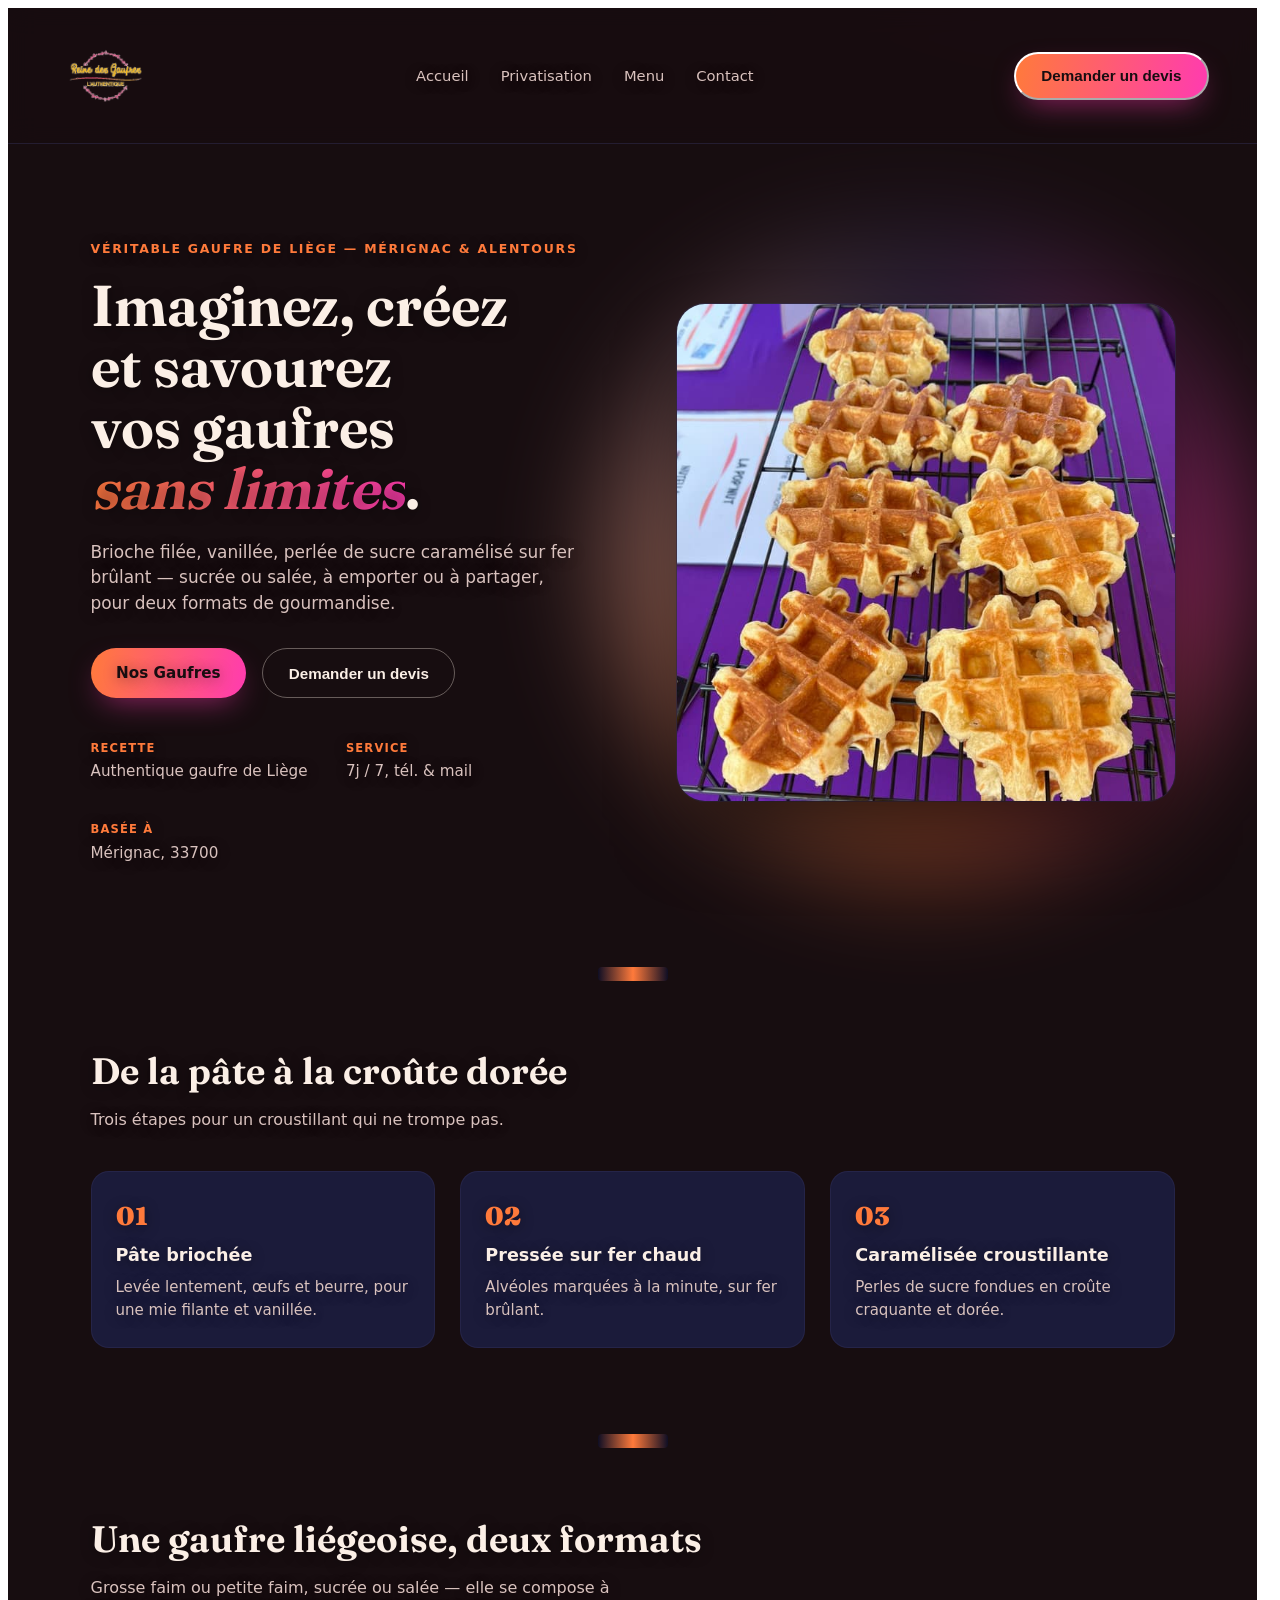
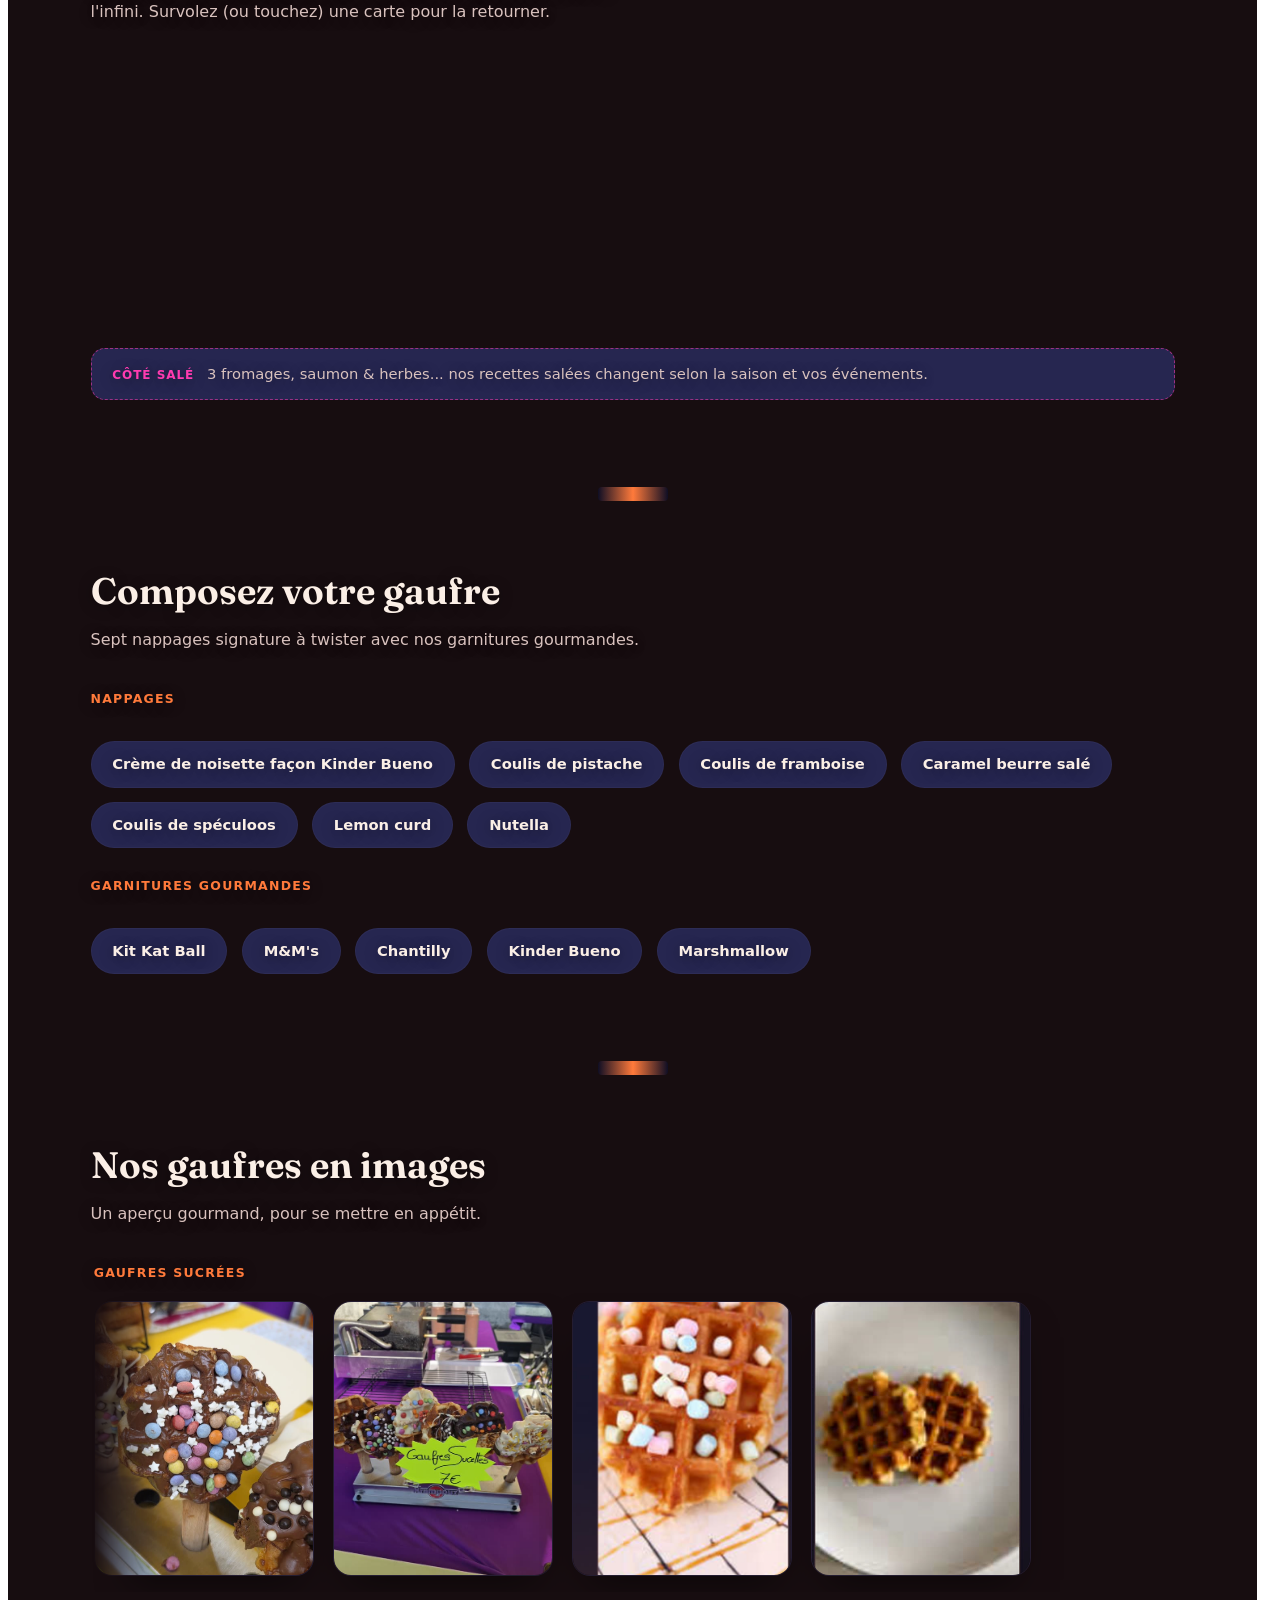
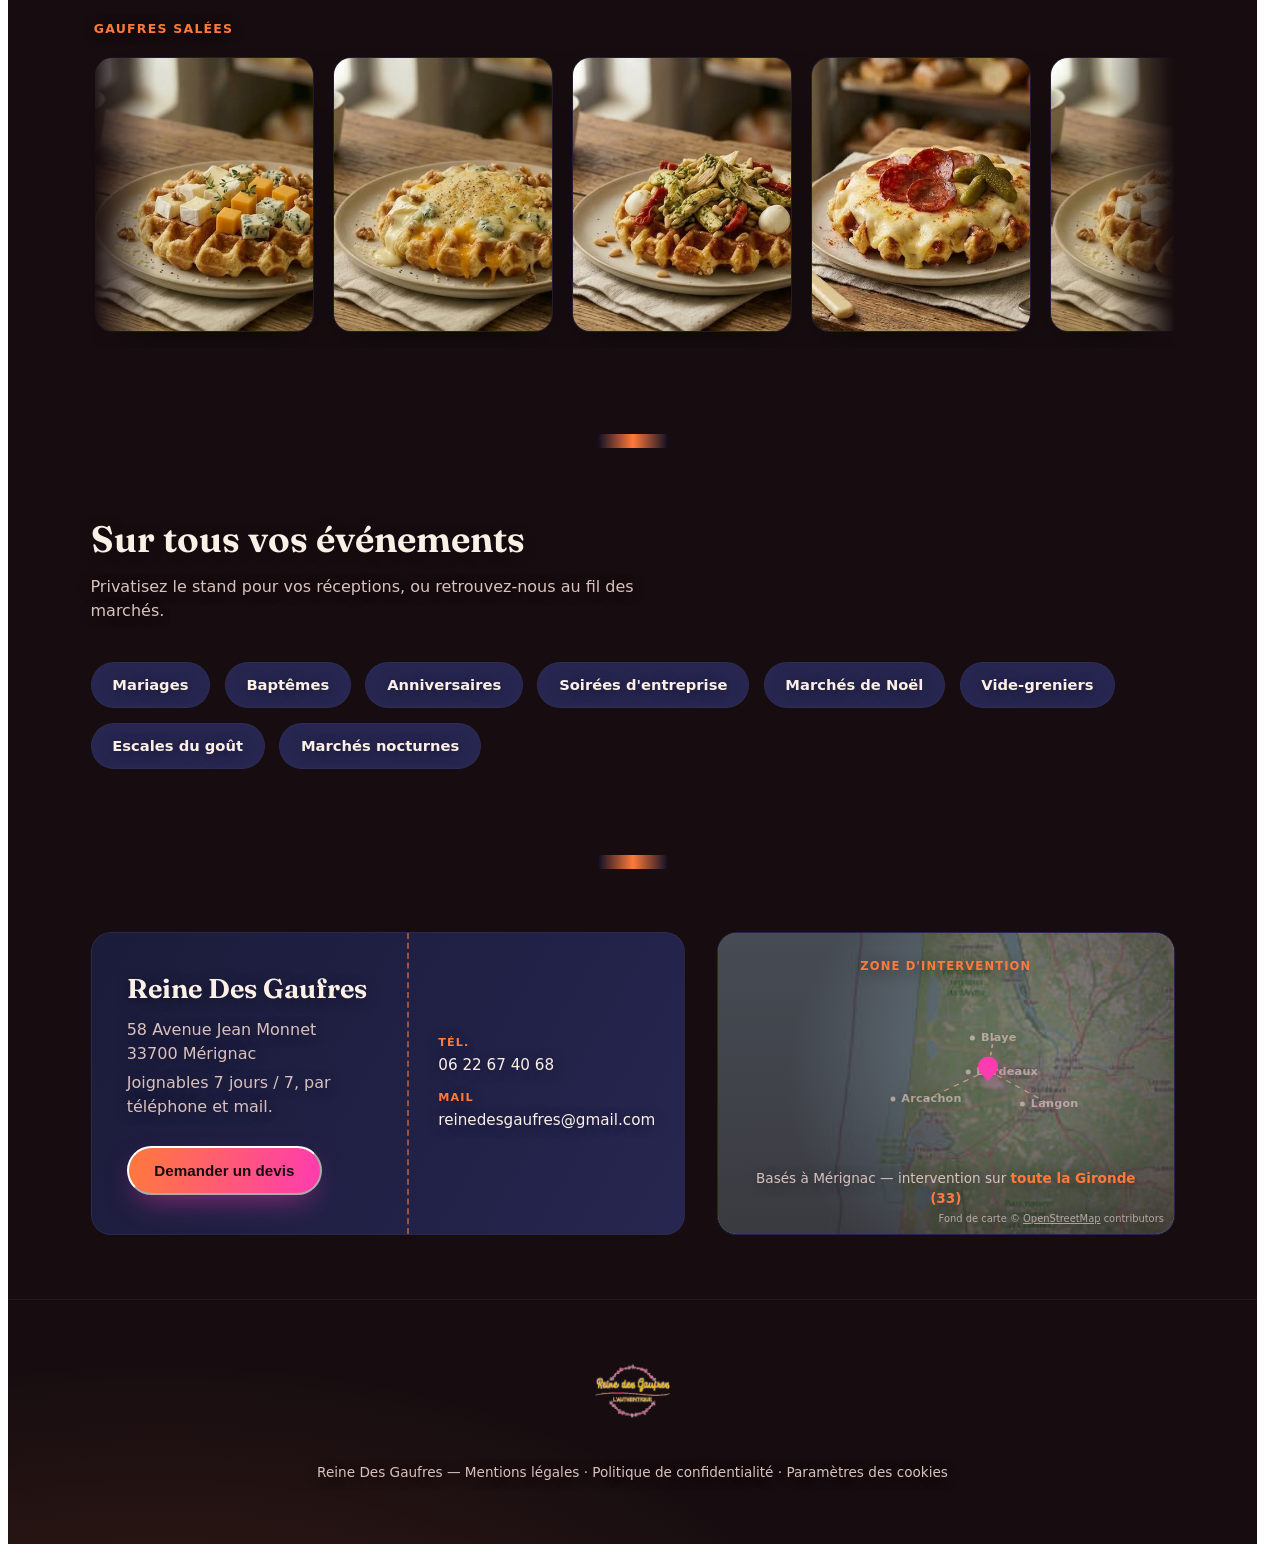
==== commit 620db5f7: "Remove marquee duplicate items in sucrées band, add 2 real photos Co-Authored-By: Claude Sonnet 5 <n" ====
--- a/site/index.html
+++ b/site/index.html
@@ -133,8 +133,8 @@
               <ul class="gallery-track">
                 <li><img src="assets/img/sucree-1.jpg" alt="Gaufre sucette nappée de chocolat et bonbons colorés" loading="lazy"></li>
                 <li><img src="assets/img/sucree-2.jpg" alt="Stand Reine Des Gaufres, gaufres sucettes décorées sur un marché" loading="lazy"></li>
-                <li aria-hidden="true"><img src="assets/img/sucree-1.jpg" alt="" loading="lazy"></li>
-                <li aria-hidden="true"><img src="assets/img/sucree-2.jpg" alt="" loading="lazy"></li>
+                <li><img src="assets/img/sucree-3.jpg" alt="Gaufre de Liège nappée de chamallows et caramel" loading="lazy"></li>
+                <li><img src="assets/img/sucree-4.jpg" alt="Deux gaufres de Liège nature sur assiette blanche" loading="lazy"></li>
               </ul>
             </div>
           </div>
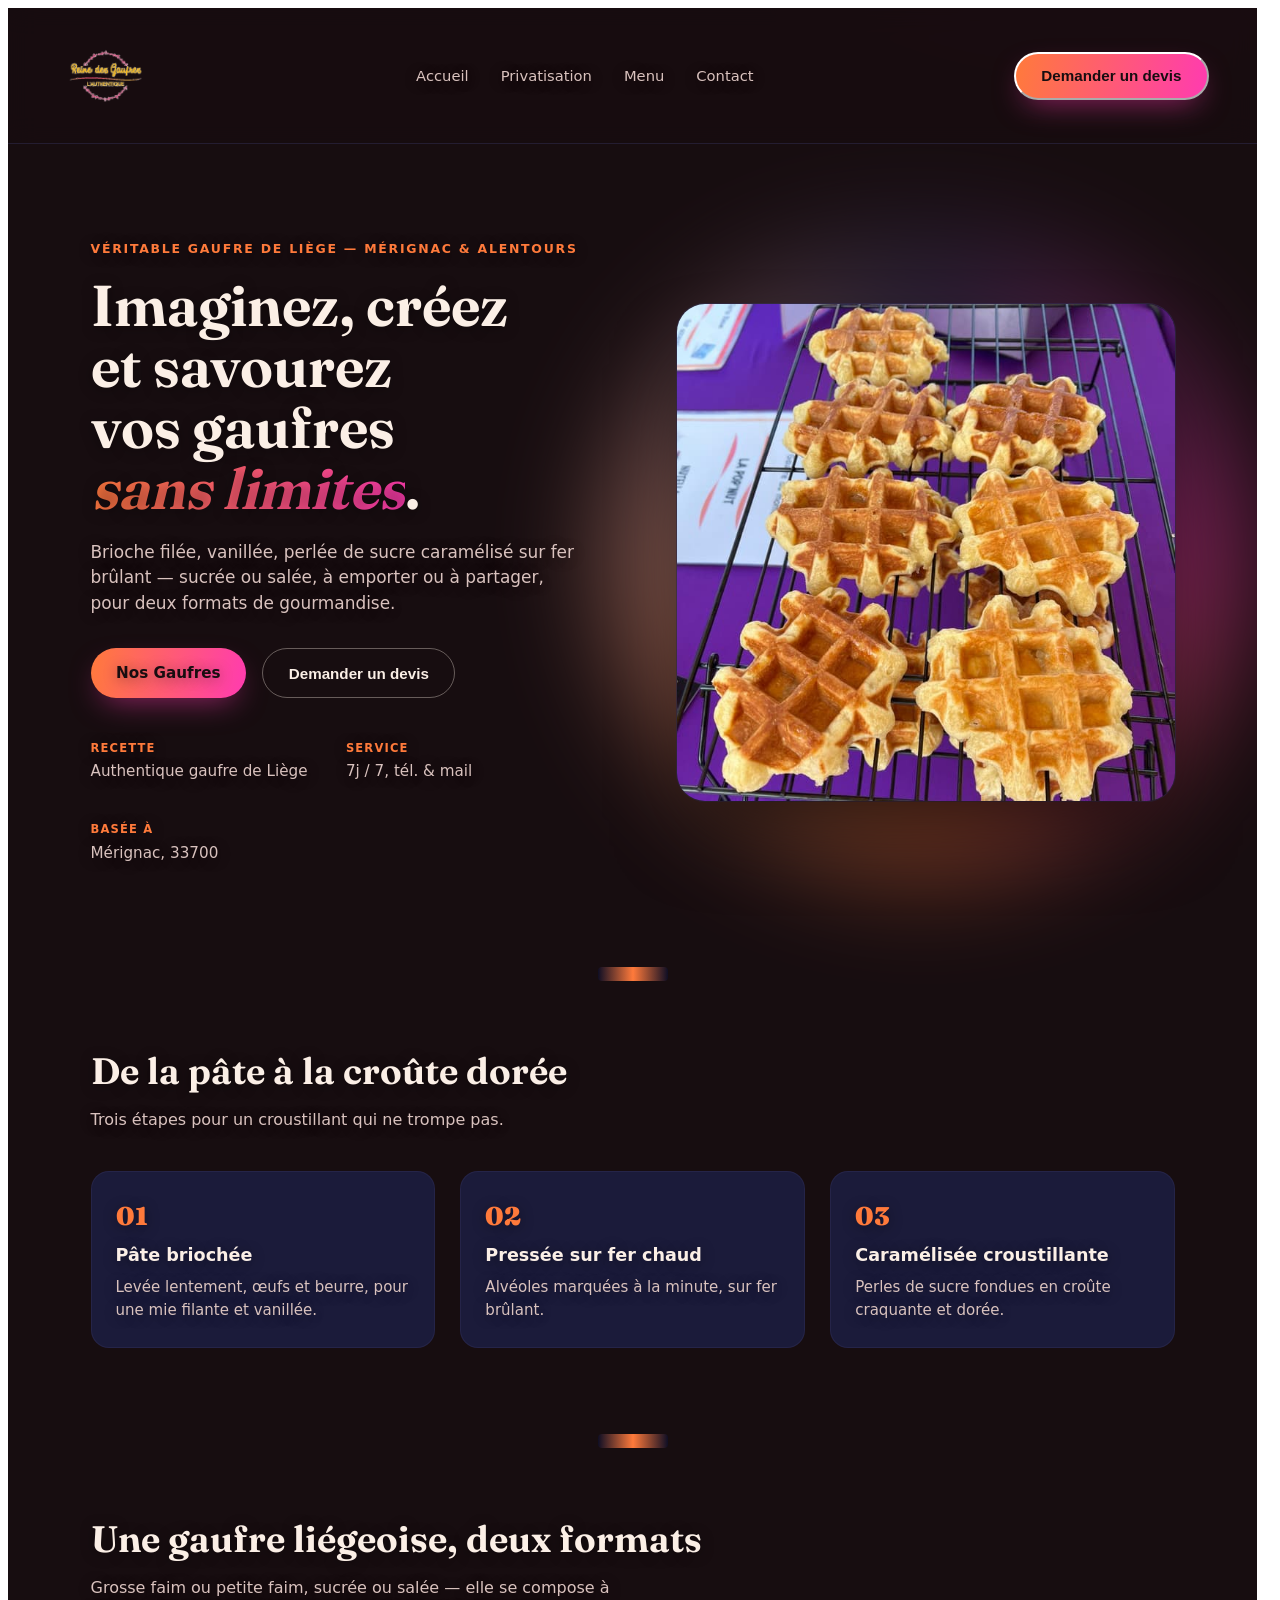
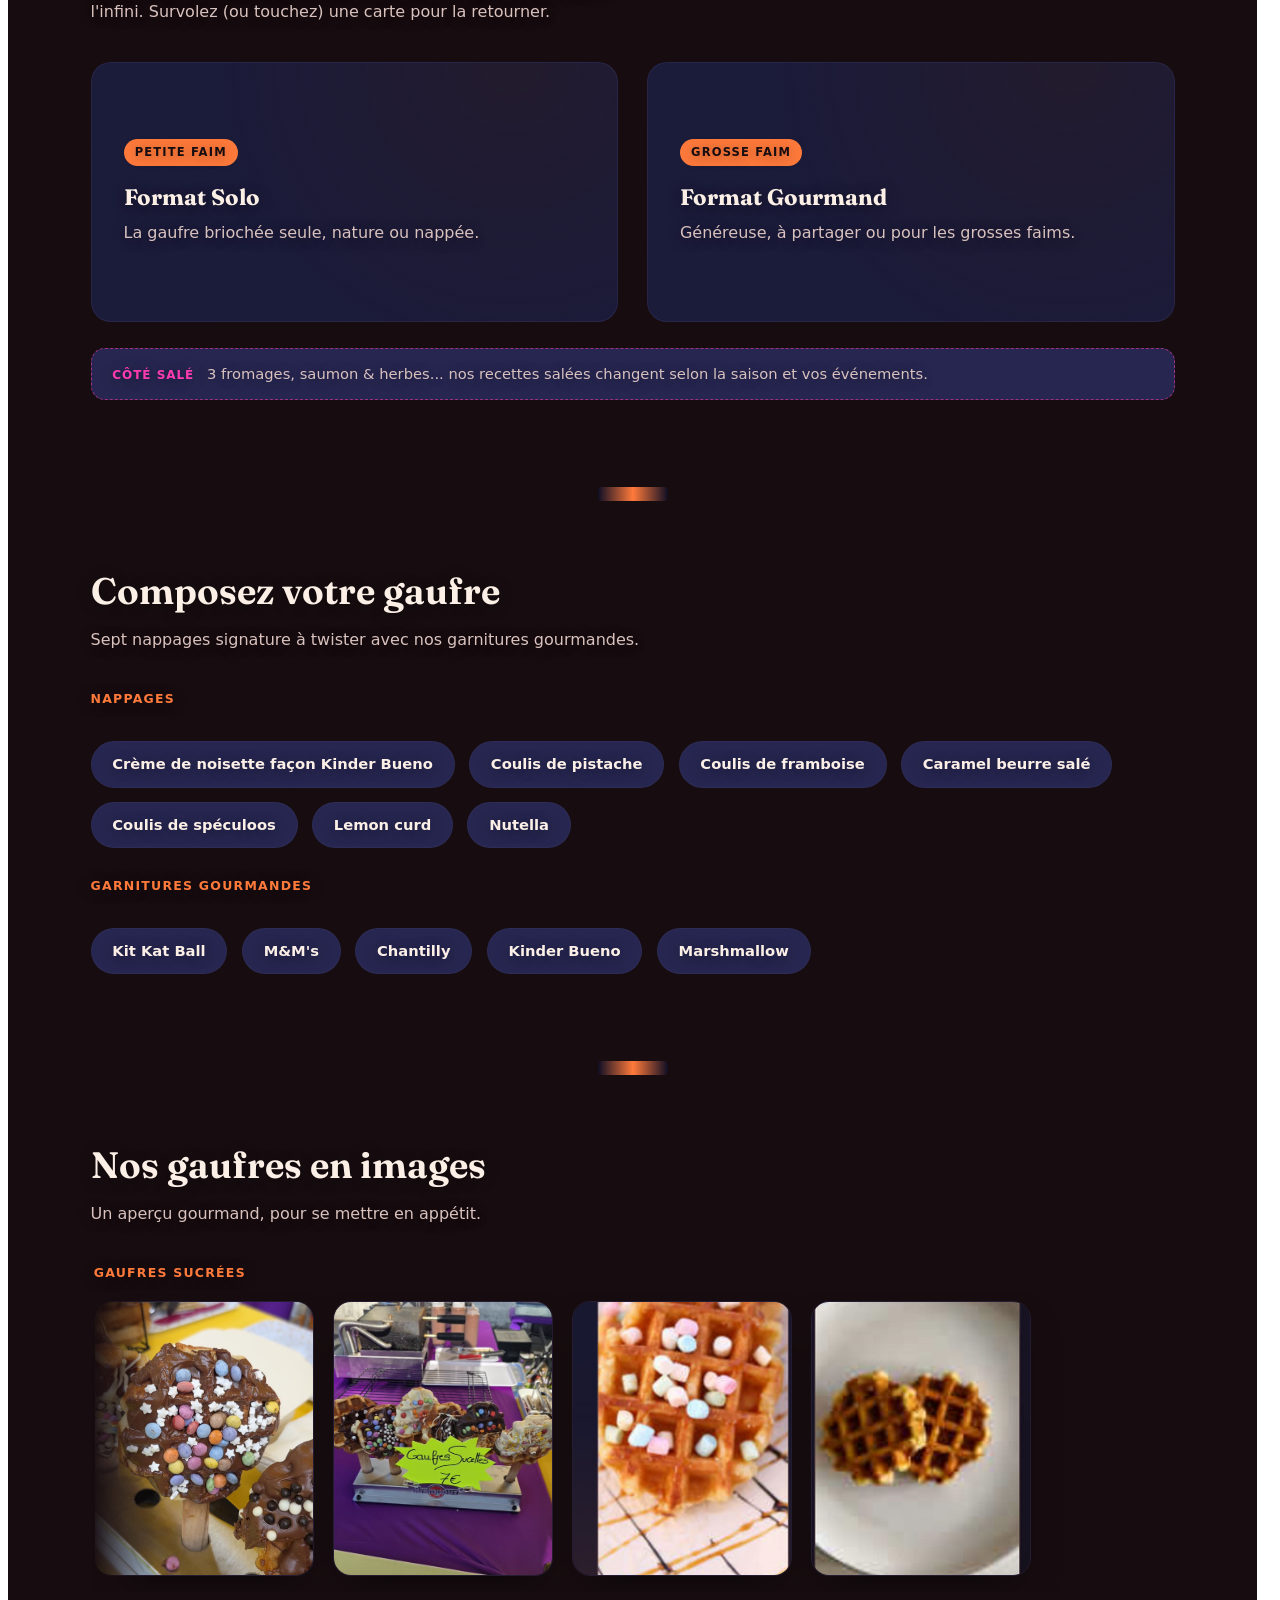
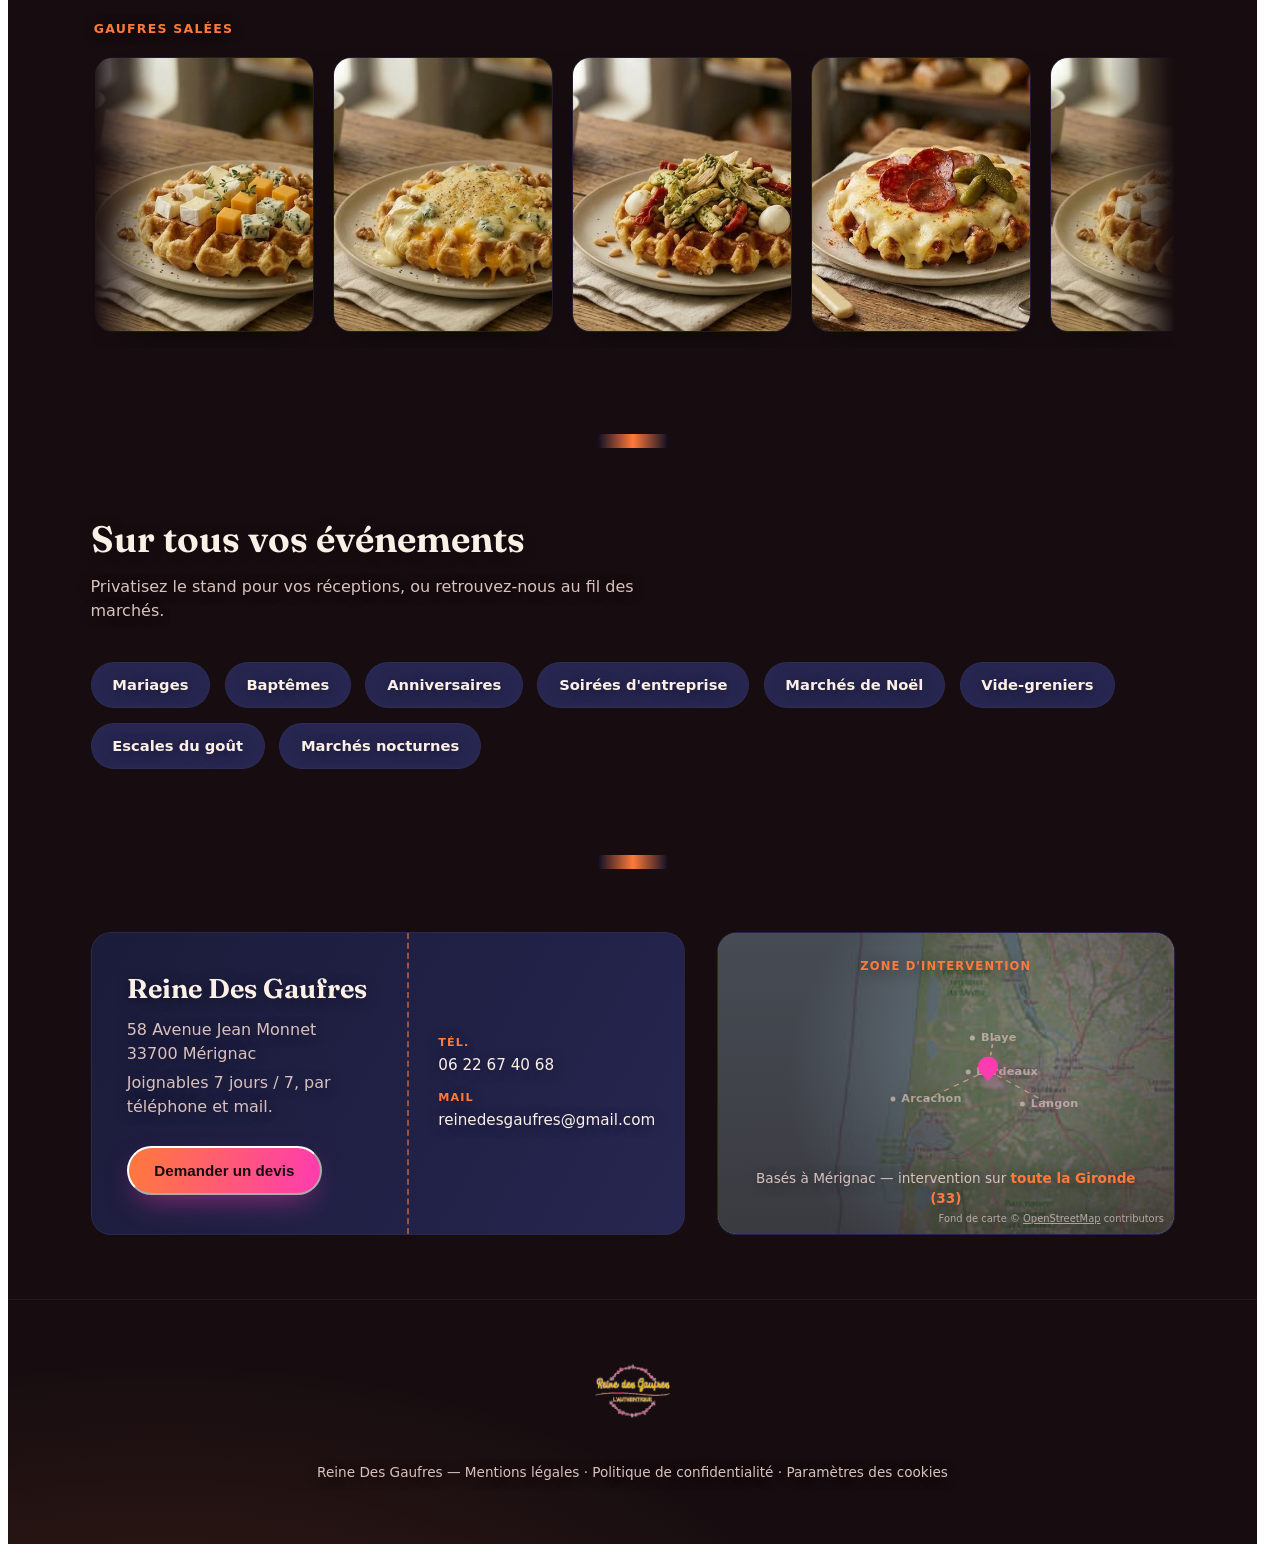
==== commit d38ebd91: "Match sucrées band scroll speed to salées band Co-Authored-By: Claude Sonnet 5 <noreply@anthropic.co" ====
--- a/site/index.html
+++ b/site/index.html
@@ -130,7 +130,7 @@
           <div>
             <p class="gallery-band-label">Gaufres sucrées</p>
             <div class="gallery-marquee">
-              <ul class="gallery-track">
+              <ul class="gallery-track" style="animation-duration:12.8s;">
                 <li><img src="assets/img/sucree-1.jpg" alt="Gaufre sucette nappée de chocolat et bonbons colorés" loading="lazy"></li>
                 <li><img src="assets/img/sucree-2.jpg" alt="Stand Reine Des Gaufres, gaufres sucettes décorées sur un marché" loading="lazy"></li>
                 <li><img src="assets/img/sucree-3.jpg" alt="Gaufre de Liège nappée de chamallows et caramel" loading="lazy"></li>
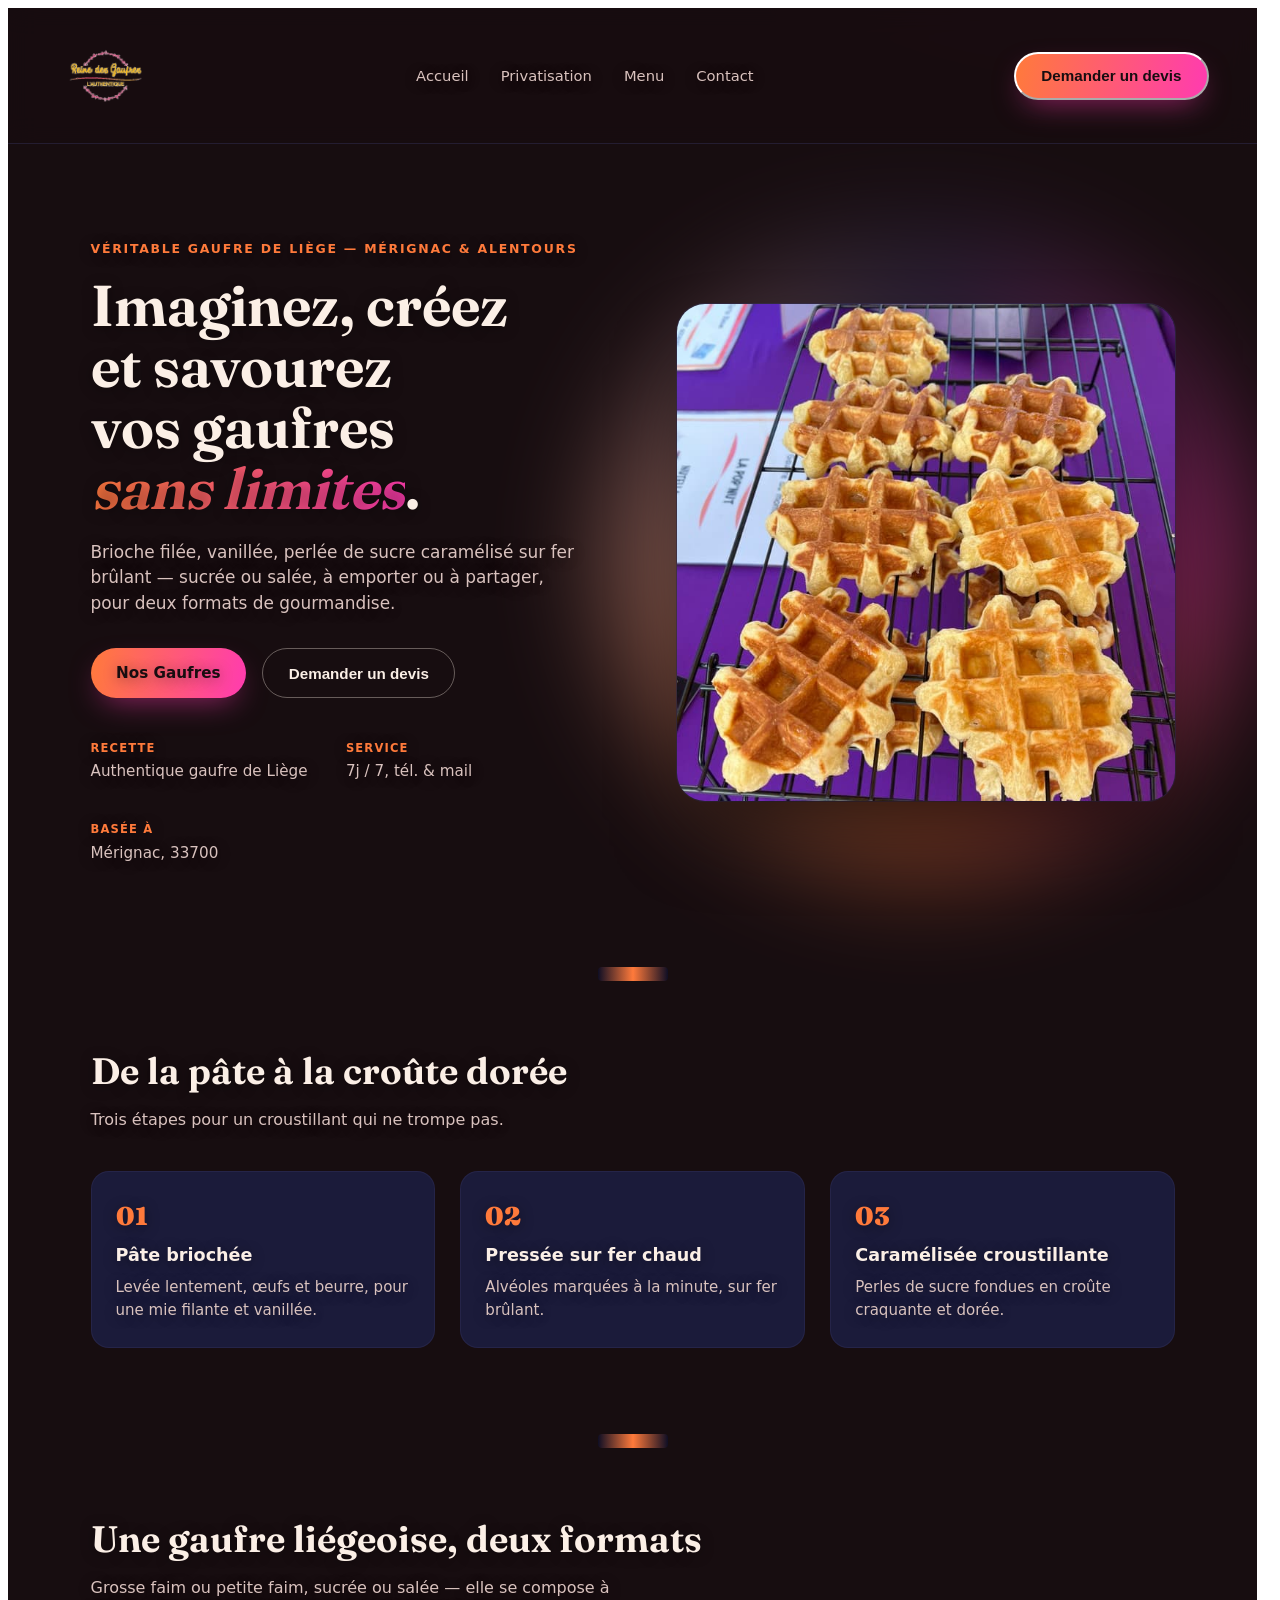
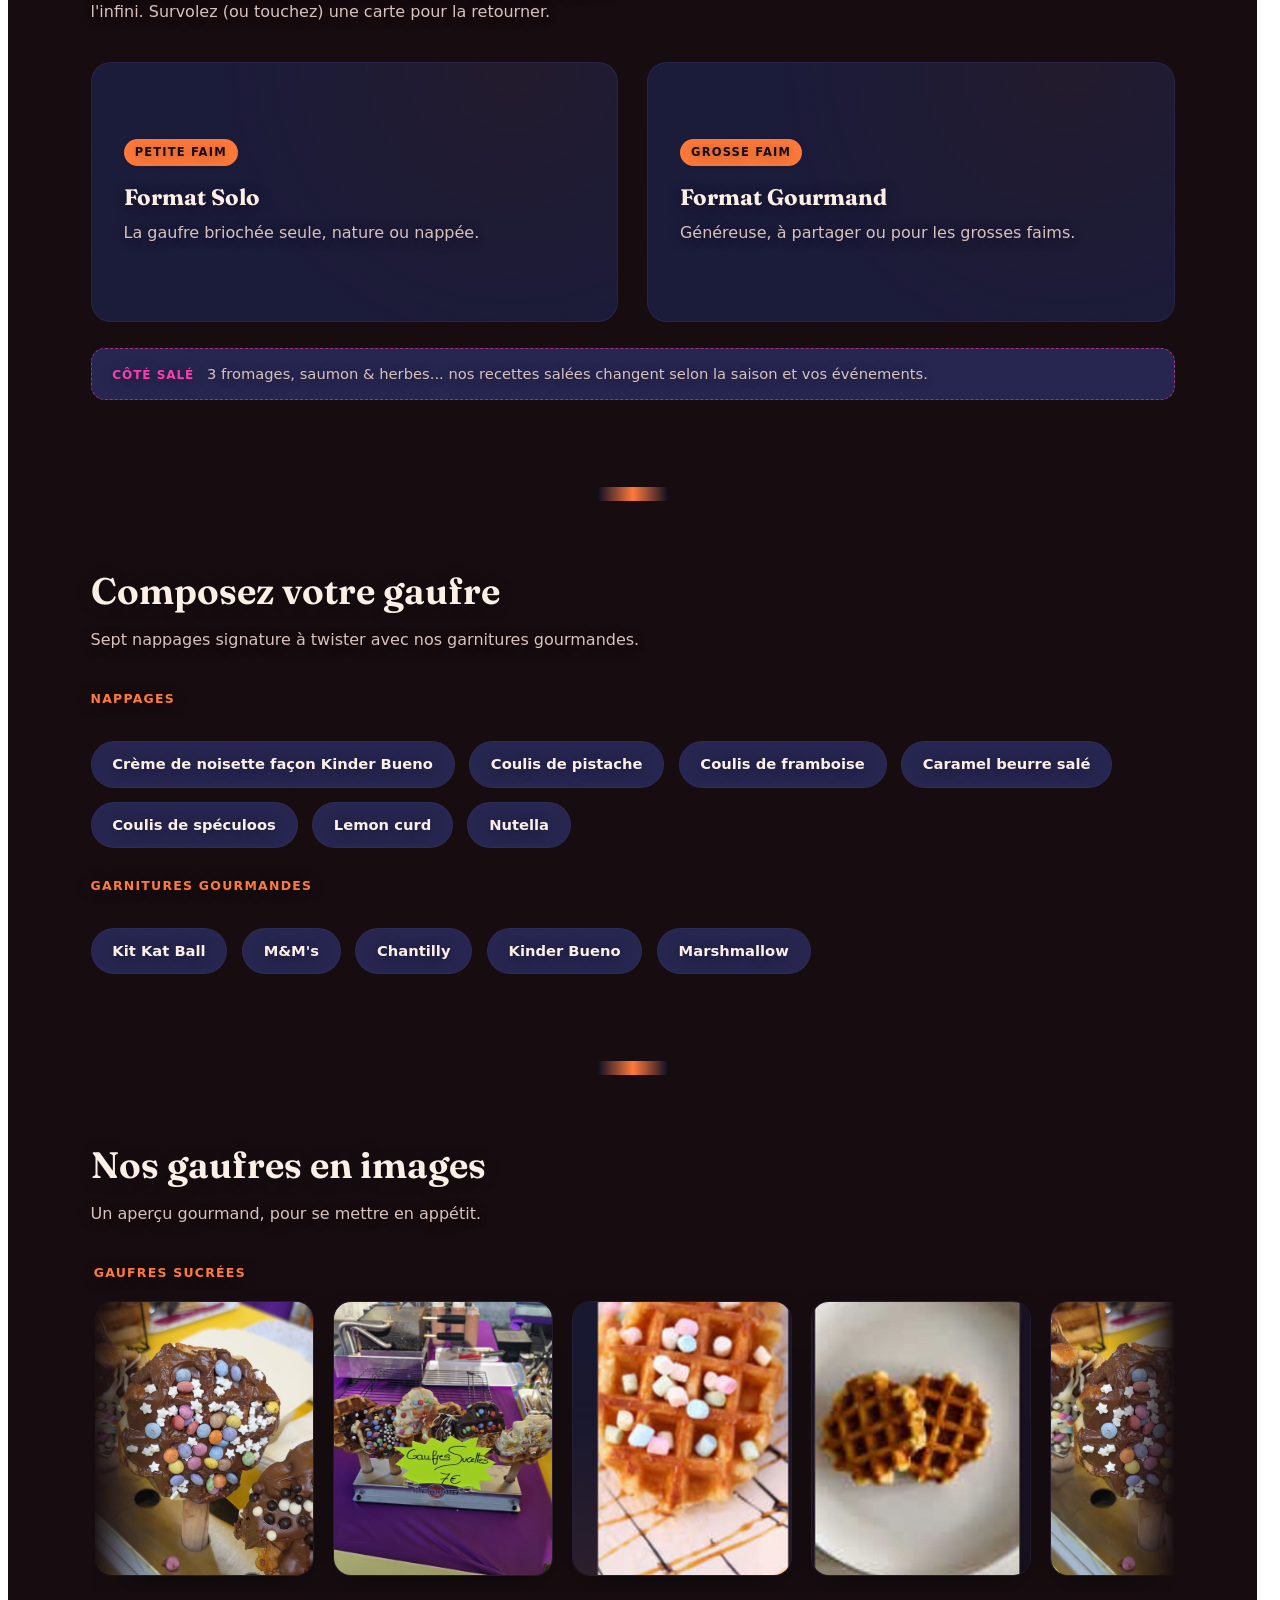
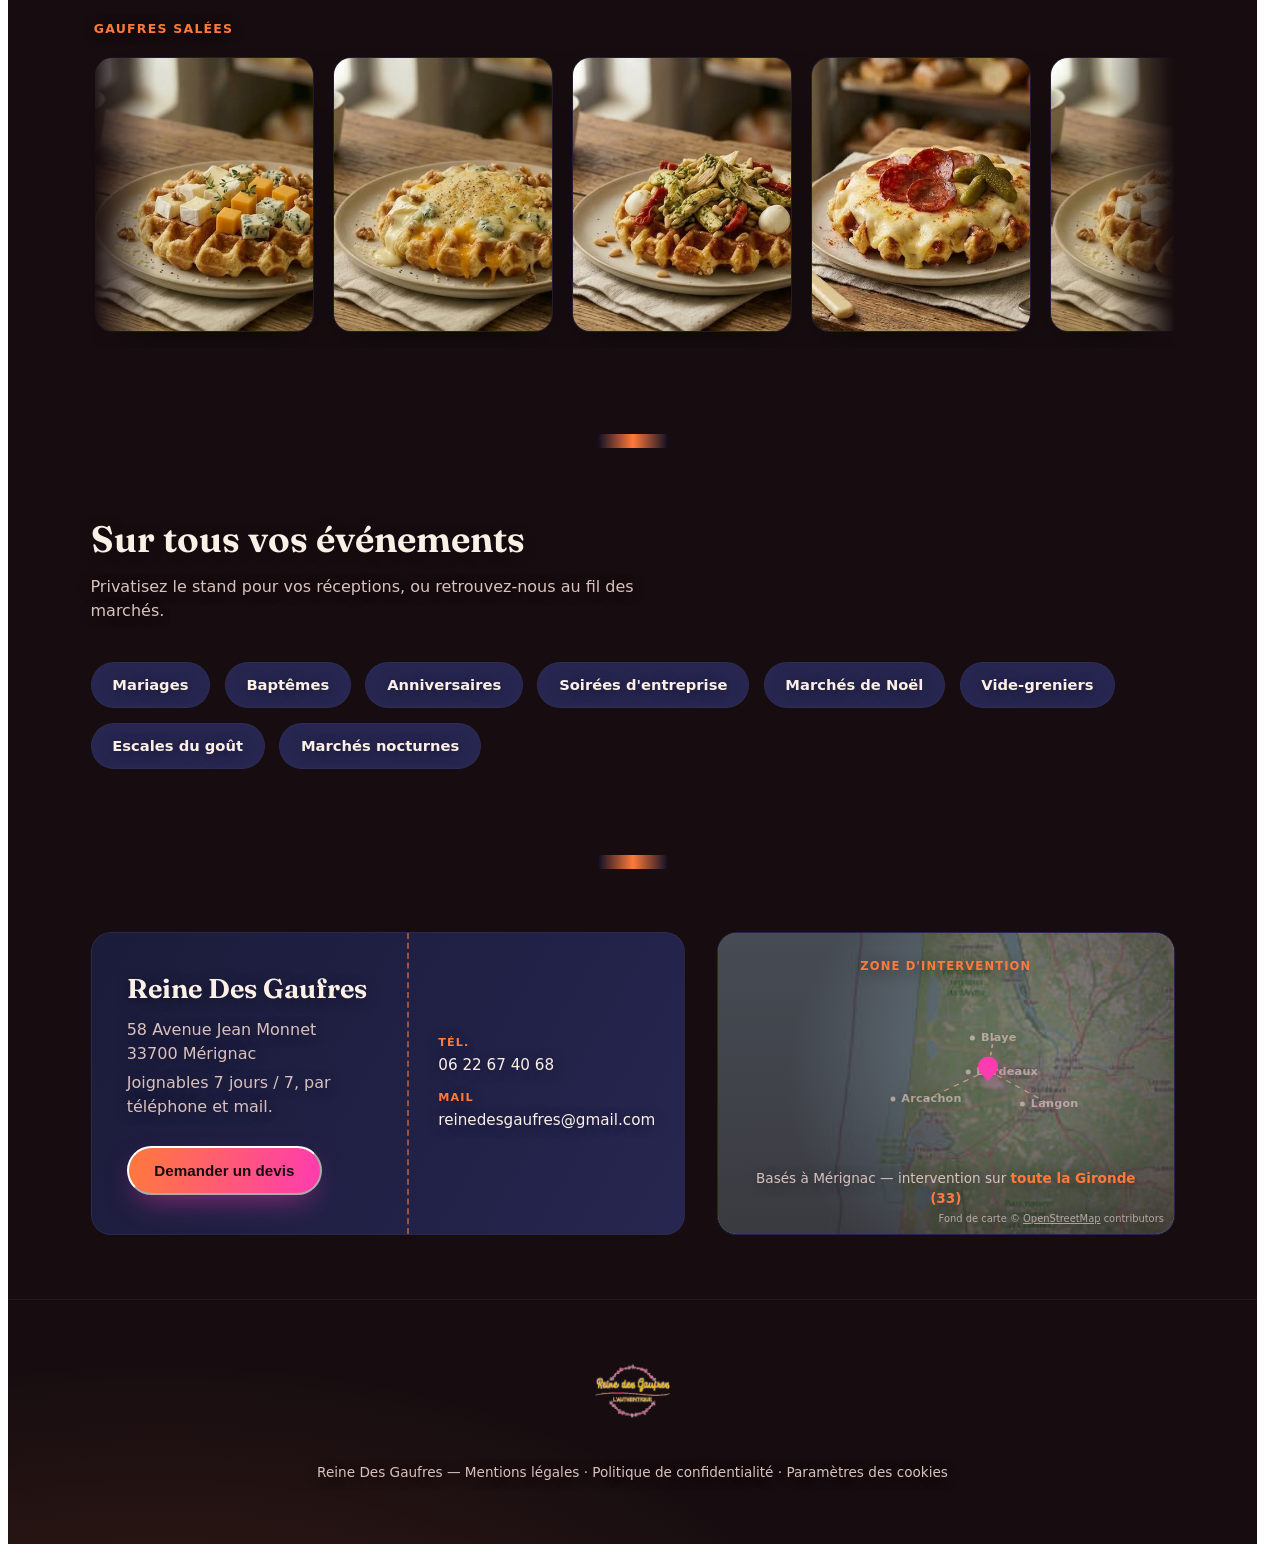
==== commit 2a998e05: "Restore seamless loop for sucrées band, keep matched scroll speed Co-Authored-By: Claude Sonnet 5 <n" ====
--- a/site/index.html
+++ b/site/index.html
@@ -130,11 +130,15 @@
           <div>
             <p class="gallery-band-label">Gaufres sucrées</p>
             <div class="gallery-marquee">
-              <ul class="gallery-track" style="animation-duration:12.8s;">
+              <ul class="gallery-track" style="animation-duration:25.6s;">
                 <li><img src="assets/img/sucree-1.jpg" alt="Gaufre sucette nappée de chocolat et bonbons colorés" loading="lazy"></li>
                 <li><img src="assets/img/sucree-2.jpg" alt="Stand Reine Des Gaufres, gaufres sucettes décorées sur un marché" loading="lazy"></li>
                 <li><img src="assets/img/sucree-3.jpg" alt="Gaufre de Liège nappée de chamallows et caramel" loading="lazy"></li>
                 <li><img src="assets/img/sucree-4.jpg" alt="Deux gaufres de Liège nature sur assiette blanche" loading="lazy"></li>
+                <li aria-hidden="true"><img src="assets/img/sucree-1.jpg" alt="" loading="lazy"></li>
+                <li aria-hidden="true"><img src="assets/img/sucree-2.jpg" alt="" loading="lazy"></li>
+                <li aria-hidden="true"><img src="assets/img/sucree-3.jpg" alt="" loading="lazy"></li>
+                <li aria-hidden="true"><img src="assets/img/sucree-4.jpg" alt="" loading="lazy"></li>
               </ul>
             </div>
           </div>
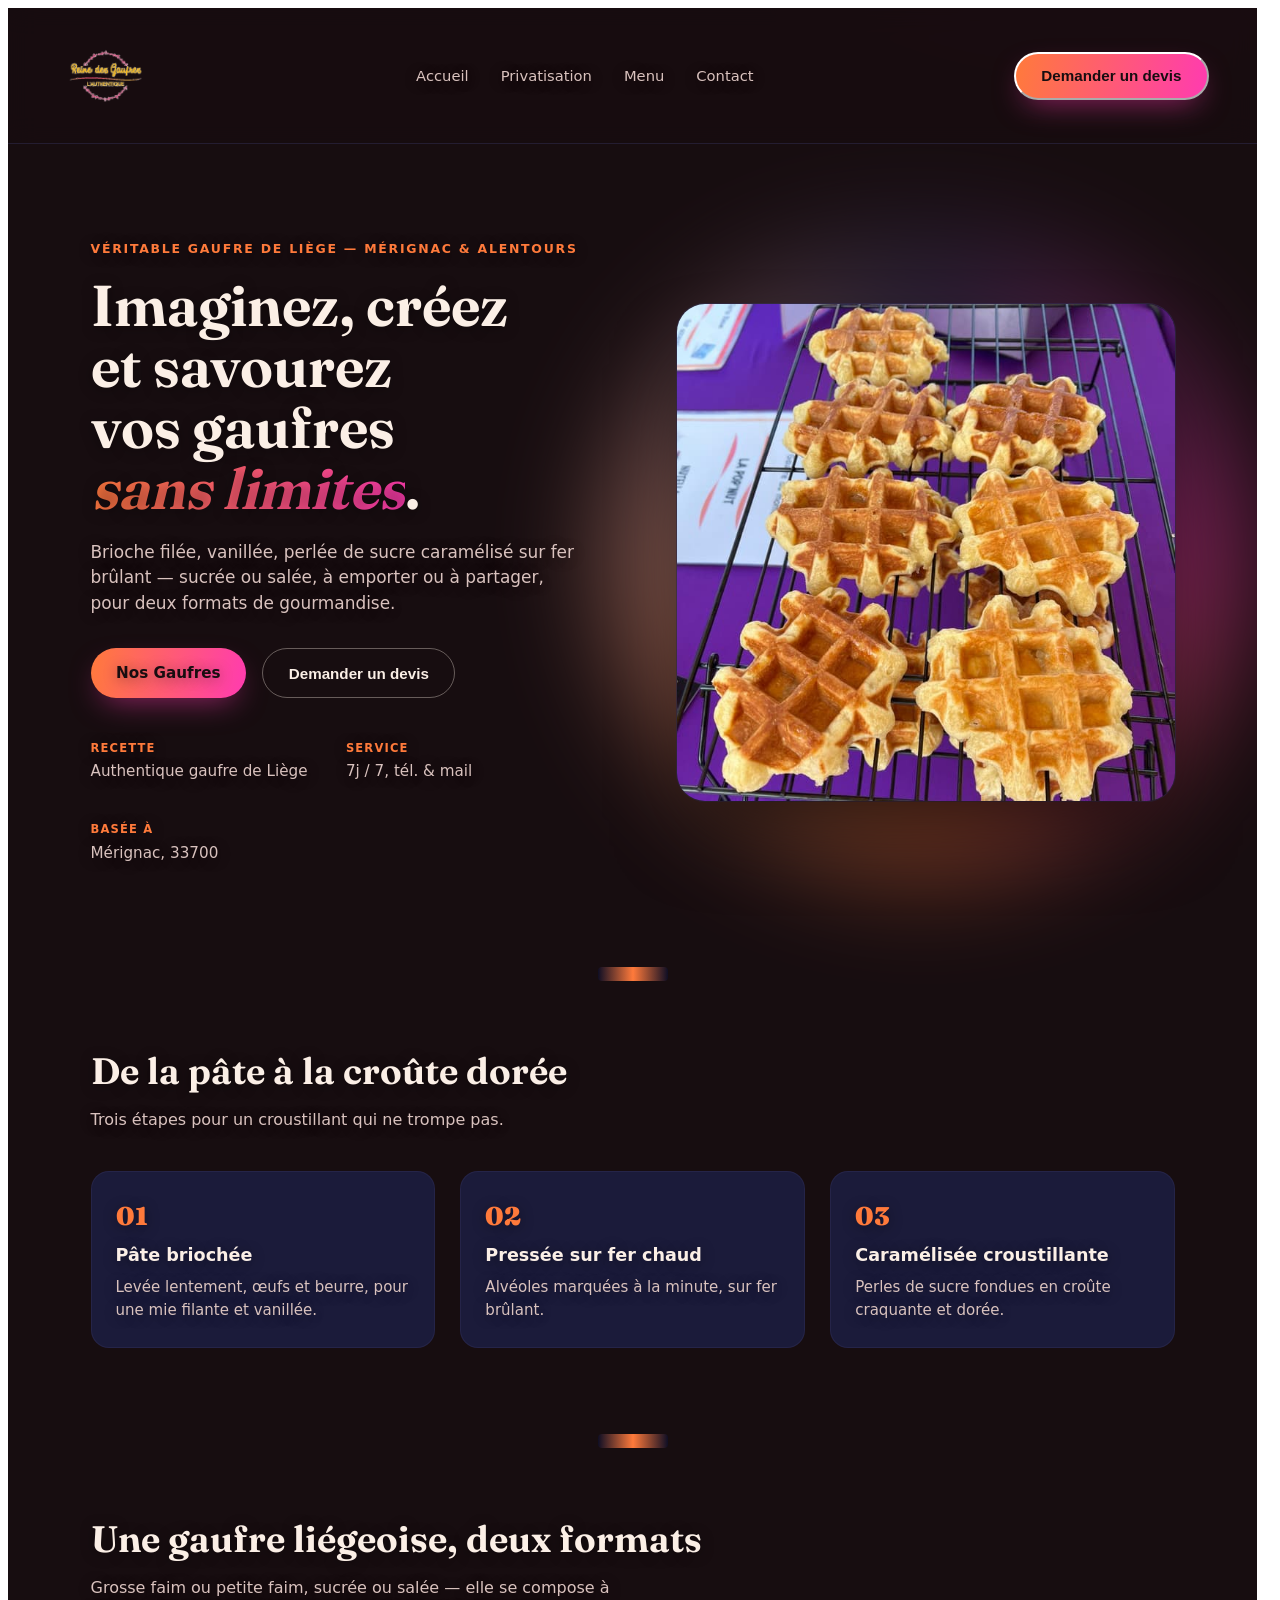
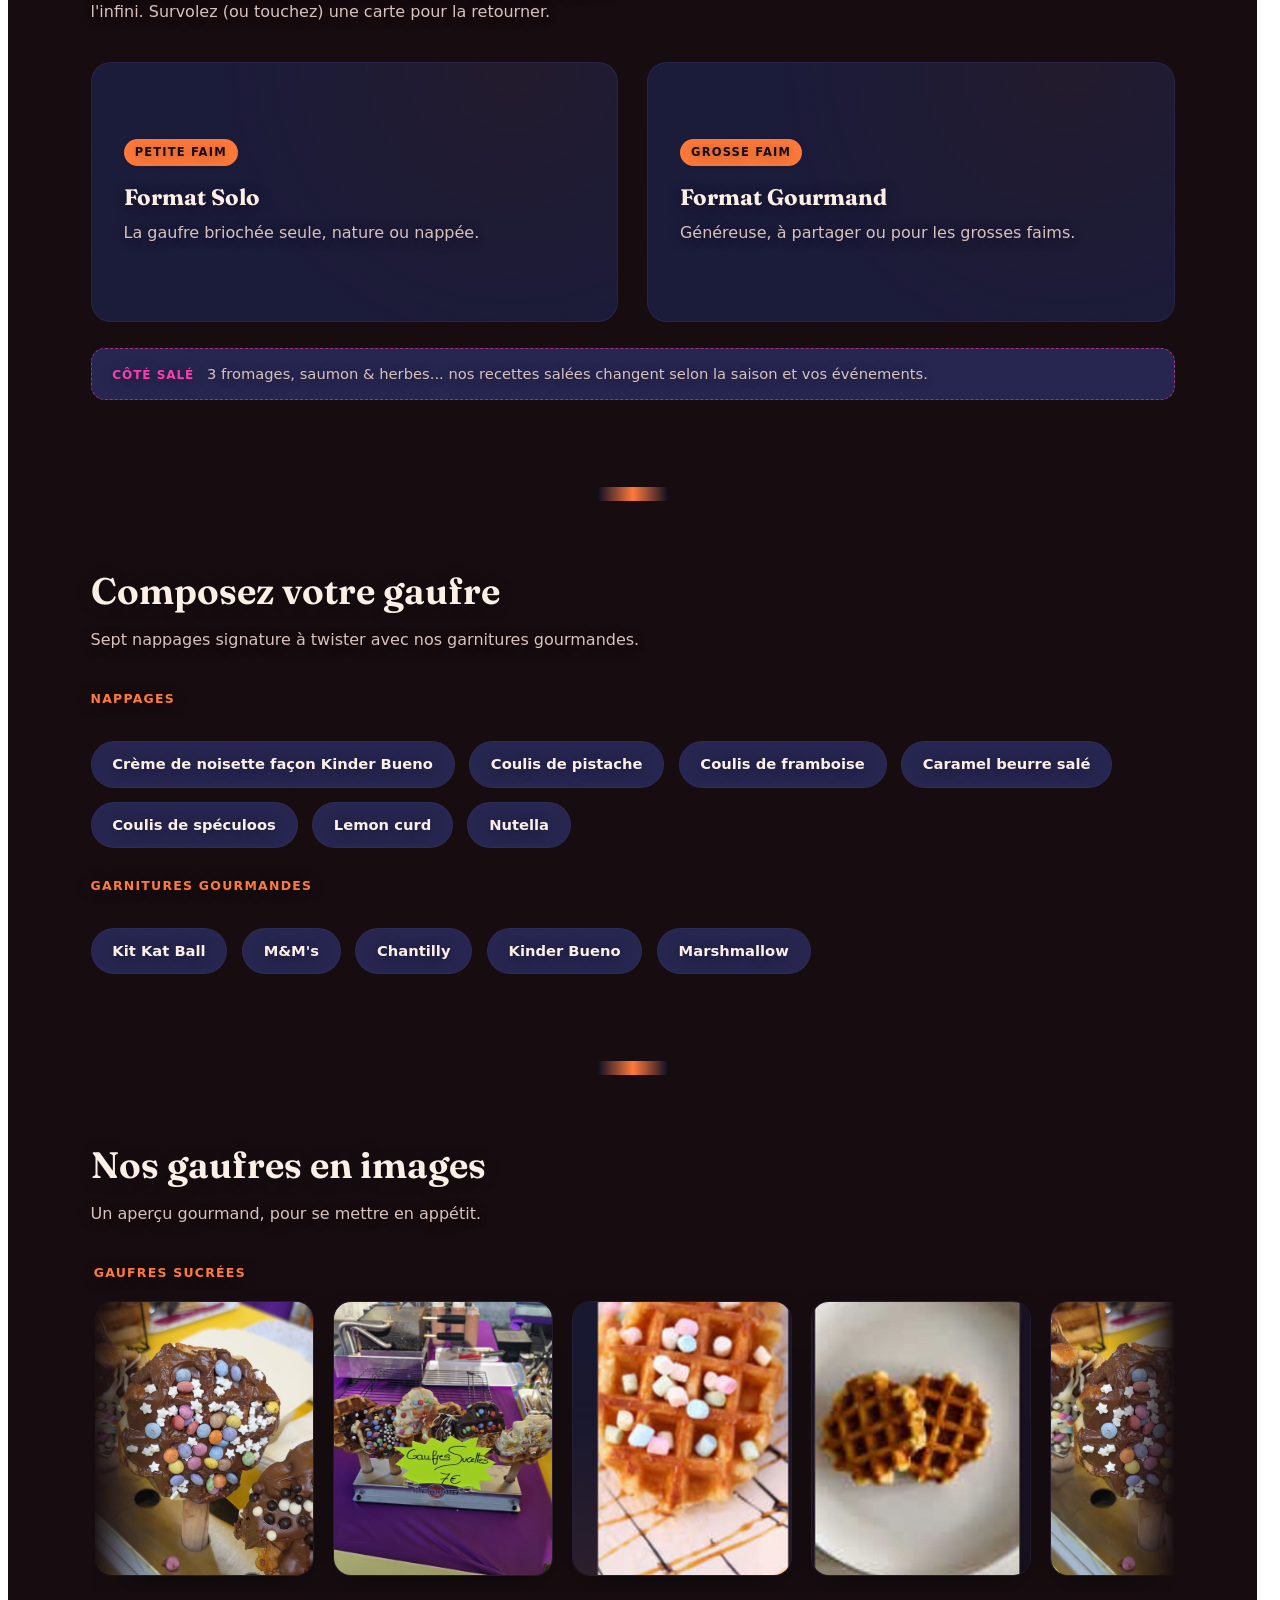
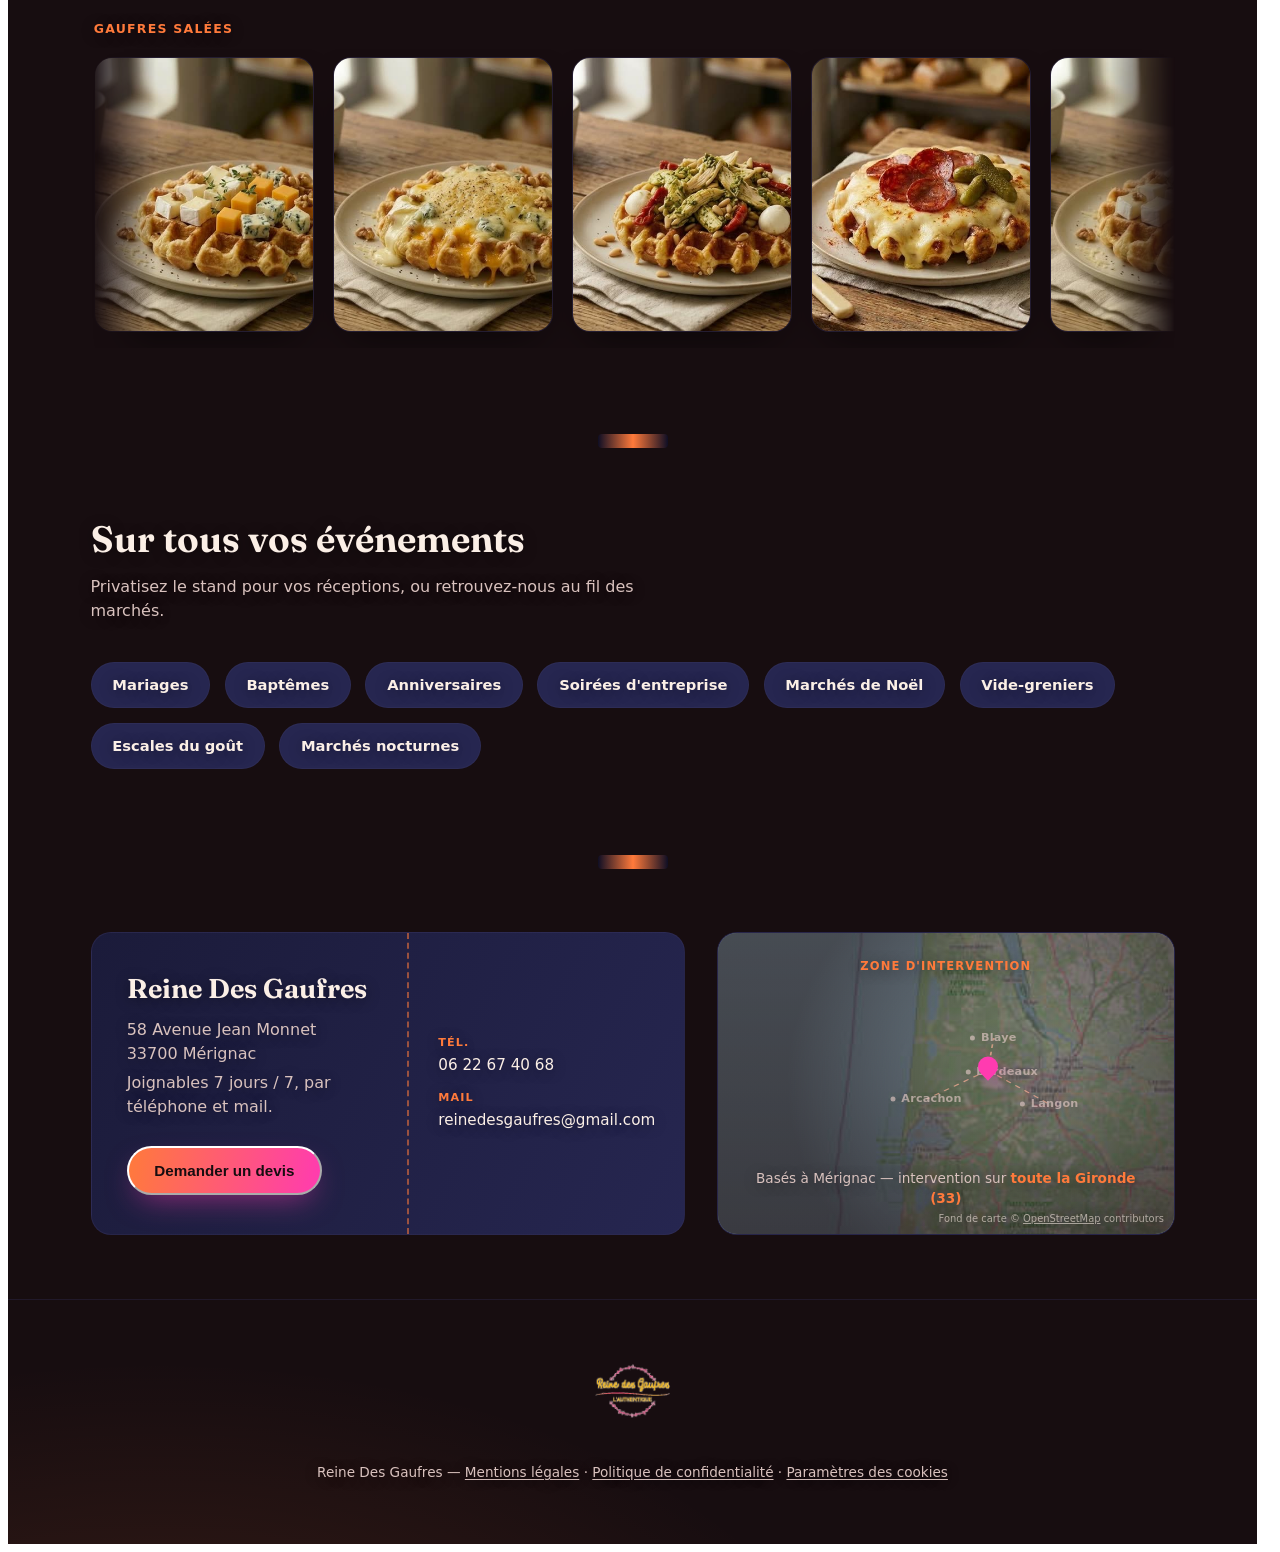
==== commit 7b6a35f4: "Add mentions légales, politique de confidentialité and cookies pages Co-Authored-By: Claude Sonnet 5" ====
--- a/site/index.html
+++ b/site/index.html
@@ -219,7 +219,7 @@
 
     <footer class="site-footer">
       <div class="logo-mark footer-logo" role="img" aria-label="Reine Des Gaufres, l'authentique"></div>
-      <p>Reine Des Gaufres — Mentions légales · Politique de confidentialité · Paramètres des cookies</p>
+      <p>Reine Des Gaufres — <a href="mentions-legales.html">Mentions légales</a> · <a href="confidentialite.html">Politique de confidentialité</a> · <a href="cookies.html">Paramètres des cookies</a></p>
     </footer>
 
     <div class="modal-overlay" id="quoteOverlay">
--- a/site/assets/css/style.css
+++ b/site/assets/css/style.css
@@ -362,6 +362,23 @@
     border-top:1px solid color-mix(in srgb, var(--violet) 35%, transparent);
   }
   .concept-tag{ margin-top:.5rem; color:var(--yellow); font-weight:700; letter-spacing:.03em; }
+  .site-footer a{ text-decoration:underline; text-underline-offset:2px; }
+  .site-footer a:hover{ color:var(--yellow); }
+
+  /* ---------- legal pages ---------- */
+  .legal-content{ max-width:760px; margin:0 auto; padding:3rem 0 5rem; }
+  .legal-content h1{ font-size:clamp(1.9rem,3.5vw,2.6rem); margin:0 0 .4rem; }
+  .legal-content .legal-updated{ color:var(--paper-mute); font-size:.85rem; margin:0 0 2.4rem; }
+  .legal-content h2{ font-family:'Fraunces', Georgia, serif; font-size:1.25rem; color:var(--yellow); margin:2.4rem 0 .8rem; }
+  .legal-content p, .legal-content li{ color:var(--paper-mute); line-height:1.7; }
+  .legal-content ul{ padding-left:1.2rem; margin:.6rem 0; }
+  .legal-content li{ margin:.3rem 0; }
+  .legal-content a{ color:var(--yellow); text-decoration:underline; }
+  .legal-content strong{ color:var(--paper); }
+  .legal-note{
+    margin-top:2.6rem; padding:1rem 1.2rem; border:1px dashed color-mix(in srgb, var(--yellow) 55%, transparent);
+    border-radius:10px; font-size:.85rem;
+  }
 
   @media (prefers-reduced-motion: reduce){
     .modal, .modal-overlay{ transition:none !important; }
